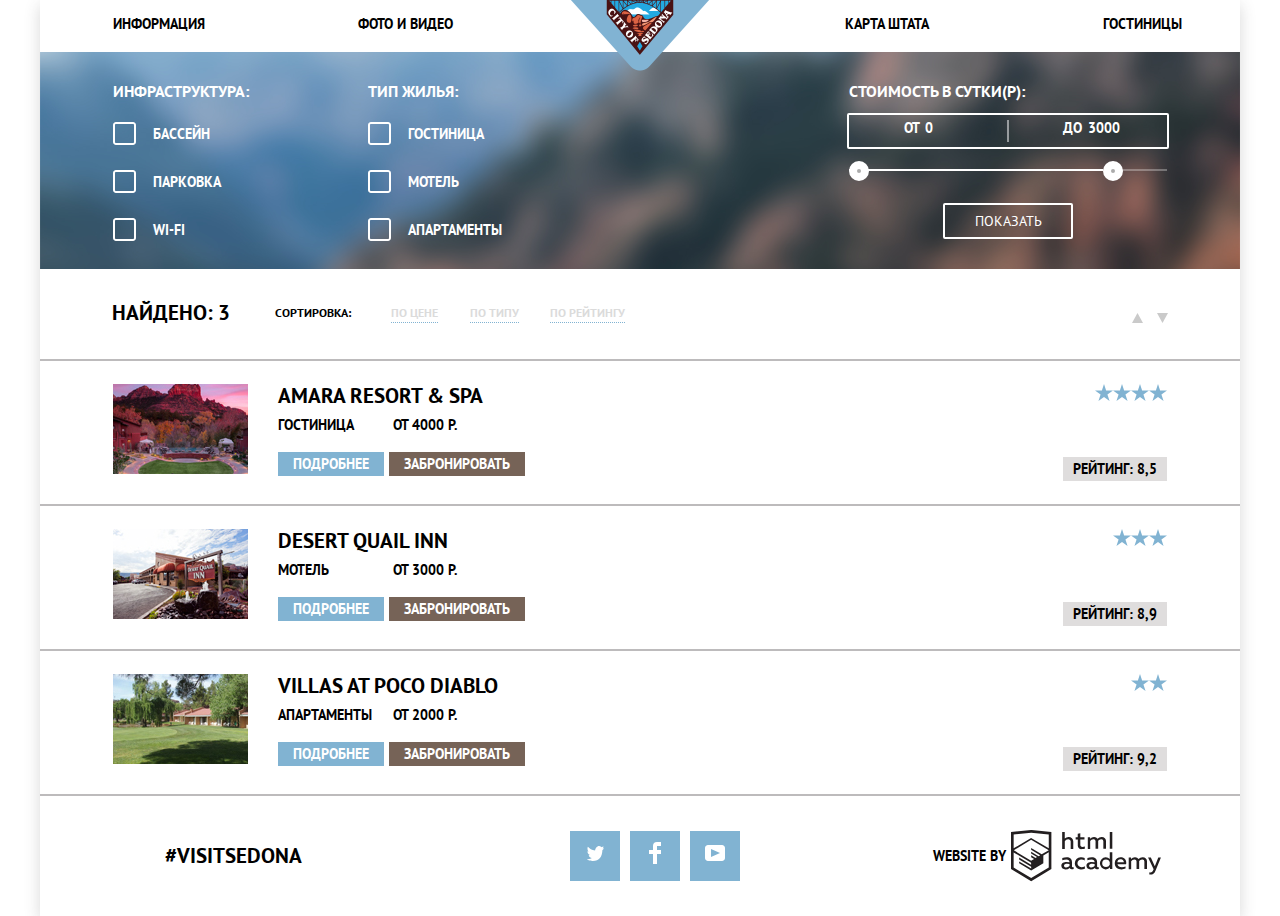
==== hotels.html @ 8456de25 "/" ====
<!DOCTYPE html>
<html lang="ru">
<head>
	<meta charset="utf-8">
	<title>Hotels</title>
	<link href="css/normalize.css" rel="stylesheet">
	<link href="css/style.css" rel="stylesheet">
</head>
<body>
	<div class="width-limit">
	<!--Заголовок -->
		<header class="page-header">
		<nav class="main-navigation">
			<a class="logo" href="">
				<img src="img/logo.png" alt="logo" width="140px" height="71px">
			</a>
			<ul class="site-navigation">
				<li ><a href="index.html">Информация</a></li>
				<li><a href="">Фото и Видео</a></li>
				<li><a href="">Карта Штата</a></li>
				<li><a href="hotels.html">Гостиницы</a></li>
			</ul>
		</nav>
		</header>
		<!--Контент -->
		<main>
			<h1 class="visually-hidden">Подборка лучших отелей</h1>
			<!--Фильтр -->
			<section>
				<form class="filter" action="#" method="get">
					<div class="filter-column">
						<h3>Инфраструктура:</h3>
						<label>
							<input type="checkbox" name="pool">
							<span class="check_box"></span>
							Бассейн
						</label>
						<label>
							<input type="checkbox" name="parking">
							<span class="check_box"></span>
							Парковка
						</label> 
						<label>
							<input type="checkbox" name="wi-fi">
							<span class="check_box"></span>
							Wi-fi
						</label> 
					</div>
					<div class="filter-column">
						<h3>Тип жилья:</h3>
						<label>
							<input type="checkbox" name="hotel">
							<span class="check_box"></span>
							Гостиница
						</label>
						<label>
							<input type="checkbox" name="motel">
							<span class="check_box"></span>
							Мотель
						</label> 
						<label>
							<input type="checkbox" name="apartments">
							<span class="check_box"></span>
							Апартаменты
						</label> 
					</div>
					<div class="cost-range">
						<h3>Стоимость в сутки(Р):</h3>
						<div class="cost-wrap">
							<label class="min-price">от <input type="text" name="min-price" value="0"></label>
							<label class="max-price">до <input type="text" name="max-price" value="3000"></label>
						</div>
						<div class="slider-wrap">
						<div class="slider">
							<div class="slider-bar">
							</div>
						</div>
						<div class="slider-left"></div>
						<div class="slider-right"></div>
						</div>
						<button type="submit" class="filter-btn">Показать</button>
					</div>
				</form>
			</section>
			<section class="results">
				<p class="results-found">Найдено: 3</p>
				<div class="results-categories">
					<h3>Сортировка:</h3>
					<div class="results-sorting">
						<a href="">По цене</a>
						<a href="">По типу</a>
						<a href="">По рейтингу</a>
					</div>
				</div>
				<div class="results-order">
					<a class="sort-up" href=""><span class="visually-hidden">Возрастание</span>
						<svg xmlns="http://www.w3.org/2000/svg" width="11" height="10" viewBox="0 0 11 10"><path fill="#231F20" d="M5.5 0L0 10h11z"/></svg>
					</a>
					<a class="sort-down" href=""><span class="visually-hidden">Убывание</span>
						<svg xmlns="http://www.w3.org/2000/svg" width="11" height="10" viewBox="0 0 11 10"><path fill="#231F20" d="M5.5 10L0 0h11"/></svg>
					</a>
				</div>
			</section>
			<!--Amara Resort & SPA -->
			<section class="wrap-hotel">
				<div>
					<img src="img/amara.jpg" alt="amara"  width="135px" height="90px">
				</div>
				<div class="hotel-summary">
					<h2>
						<a href="" class="hotel-name">Amara Resort &amp; SPA</a>
					</h2>
					<div class="hotel-status">
						<span class="hotel-type">Гостиница</span>
						<span class="hotel-price">От 4000 р.</span>               
					</div>
					<div class="hotel-buttons">
						<div class="hotel-details">
							<a href="">Подробнее</a>
						</div>
						<div class="hotel-book">
							<a href="">Забронировать</a>
						</div>
					</div>
				</div>
				<div class="hotel-rating">
					<div class="hotel-stars">
						<span class="hotel-star-4"></span>
					</div>
					<span class="rating-numeric">Рейтинг: 8,5</span>
				</div>
			</section>
			<!--Desert Quail INN-->
			<section class="wrap-hotel">
				<div>
					<img src="img/dquail.jpg" alt="desert quail" width="135px" height="90px">
				</div>
				<div class="hotel-summary">
					<h2>
						<a href="" class="hotel-name">Desert Quail INN</a>
					</h2>
					<div class="hotel-status">
						<span class="hotel-type">Мотель</span>
						<span class="hotel-price">От 3000 р.</span>
					</div>
					<div class="hotel-buttons">
						<div class="hotel-details">
							<a href="">Подробнее</a>
						</div>
						<div class="hotel-book">
							<a href="">Забронировать</a>
						</div>
					</div>
				</div>
				<div class="hotel-rating">
					<div class="">
						<div class="hotel-stars">
							<span class="hotel-star-3"></span>
						</div> 
					</div>
					<span class="rating-numeric">Рейтинг: 8,9</span>
				</div>
			</section>      
			<!--Villas At Poco Diablo -->
			<section class="wrap-hotel">
				<div>
					<img src="img/pocodiablo.jpg" alt="poco diablo" width="135px" height="90px">
				</div>
				<div class="hotel-summary">
					<h2>
						<a href="" class="hotel-name">Villas At Poco Diablo</a>
					</h2>
					<div class="hotel-status">
						<span class="hotel-type">Апартаменты</span>
						<span class="hotel-price">От 2000 р.</span>
					</div>
					<div class="hotel-buttons">
						<div class="hotel-details">
							<a href="">Подробнее</a>
						</div>
						<div class="hotel-book">
							<a href="">Забронировать</a>
						</div>
					</div>
				</div>
				<div class="hotel-rating">
					<div class="hotel-stars">
						<span class="hotel-star-2"></span>
					</div>
					<span class="rating-numeric">Рейтинг: 9,2</span>
				</div>
			</section>
		</main>
		<!--Подвал -->
		<footer class="footer-main-hotels">
			<div class="footer-hashtag">
				<a href="">#VISITSEDONA</a>
			</div>
			<ul class="footer-media">
			<li class="footer-icon-wrap">
			<a class="icon-button" href=""><span class="visually-hidden">Твиттер</span>
				<svg xmlns="http://www.w3.org/2000/svg" xmlns:xlink="http://www.w3.org/1999/xlink" width="17" height="15" viewBox="0 0 17 15"><path fill="#FFF" d="M10.95.144c1.685-.496 2.984.27 3.577 1.179.673-.231 1.331-.481 2.011-.708a2.345 2.345 0 0 1-.857 1.768c.685.17 1.304-.491 1.304-.491-.169 1-1.006 1.788-1.563 2.024-.231 6.75-3.175 11.217-10.077 11.082h-.446c-.41 0-4.164-.46-4.898-1.887 2.271.196 3.893-.422 4.693-1.177-.96-.3-2.679-.477-2.979-2.95.349.106.564.228 1.19.119C1.705 8.247.374 7.53.448 5.33c.285.328 1.067.536 1.34.472C1.085 5.561-.182 2.442.894.85c1.818 1.854 3.735 3.606 7.152 3.773C8.254 2.33 9.183.793 10.95.144z"/></svg>
			</a>
			</li>
			<li class="footer-icon-wrap">
				<a class="icon-button" href=""><span class="visually-hidden">Твиттер</span>
					<svg xmlns="http://www.w3.org/2000/svg" width="12" height="22" viewBox="0 0 12 22"><path fill="#FFF" d="M12 4V0H8a4 4 0 0 0-4 4v4H0v4h4v10h4V12h4V8H8V4h4z"/></svg>
				</a>
			</li>
			<li class="footer-icon-wrap">
				<a class="icon-button" href=""><span class="visually-hidden">Youtube</span>
					<svg xmlns="http://www.w3.org/2000/svg" xmlns:xlink="http://www.w3.org/1999/xlink" width="20" height="16" viewBox="0 0 20 16"><path fill="#FFF" d="M17 0H3C1.35 0 0 1.35 0 3v10c0 1.65 1.35 3 3 3h14c1.65 0 3-1.35 3-3V3c0-1.65-1.35-3-3-3zM6.027 11.998V4.002L15.014 8l-8.987 3.998z"/></svg>
				</a>
			</li>
			</ul>
			<div class="footer-logo">
				<p>WEBSITE BY</p>
				<a href="https://htmlacademy.ru">
					<svg id="Layer_1" width="150" data-name="Layer 1" xmlns="http://www.w3.org/2000/svg" viewBox="0 0 108.08 36.85"><title>logo-htmlacademy-small1</title><path d="M44.61,26.88a2,2,0,0,0,.55-0.1v1.33a3.25,3.25,0,0,1-1.18.21,1.67,1.67,0,0,1-1.67-1,4.84,4.84,0,0,1-3.14,1.08c-1.51,0-2.91-.83-2.91-2.55,0-2.13,2-2.79,3.71-2.79a11.08,11.08,0,0,1,2.17.25v-0.3c0-1-.76-1.77-2.19-1.77a7.42,7.42,0,0,0-3,.64v-1.7a10.21,10.21,0,0,1,3.19-.55c2.36,0,3.81,1.12,3.81,3.65v3a0.54,0.54,0,0,0,.49.59h0.17Zm-6.44-1.13A1.35,1.35,0,0,0,39.63,27h0.11a3.39,3.39,0,0,0,2.41-1V24.58a9.72,9.72,0,0,0-1.81-.21c-1,0-2.16.33-2.16,1.38h0Zm12.36-6.11a5,5,0,0,1,2.57.64V22a4.08,4.08,0,0,0-2.3-.7,2.75,2.75,0,1,0,0,5.49,5,5,0,0,0,2.43-.64v1.71a6.27,6.27,0,0,1-2.76.57A4.21,4.21,0,0,1,46,24.51q0-.21,0-0.41a4.32,4.32,0,0,1,4.18-4.46h0.38Zm12.17,7.24a2,2,0,0,0,.55-0.1v1.33a3.25,3.25,0,0,1-1.18.21,1.67,1.67,0,0,1-1.67-1,4.84,4.84,0,0,1-3.14,1.08c-1.51,0-2.91-.83-2.91-2.55,0-2.13,2-2.79,3.71-2.79a11.08,11.08,0,0,1,2.17.25v-0.3c0-1-.76-1.77-2.19-1.77a7.42,7.42,0,0,0-3,.64v-1.7a10.21,10.21,0,0,1,3.19-.55c2.36,0,3.81,1.12,3.81,3.65v3a0.54,0.54,0,0,0,.49.59h0.17Zm-6.44-1.13A1.35,1.35,0,0,0,57.73,27h0.11a3.39,3.39,0,0,0,2.41-1V24.58a9.72,9.72,0,0,0-1.81-.21c-1.06,0-2.16.33-2.16,1.38h0ZM73,16V28.2H71.35V26.88a3.88,3.88,0,0,1-3.19,1.54,4.4,4.4,0,0,1,0-8.78,3.81,3.81,0,0,1,3,1.3V16H73Zm-4.53,5.22a2.76,2.76,0,1,0,0,5.52A2.86,2.86,0,0,0,71.15,25V23A2.91,2.91,0,0,0,68.49,21.27ZM79,19.64c3.31,0,4.46,2.68,3.92,5.09H76.7c0.21,1.5,1.67,2.11,3.19,2.11a6.11,6.11,0,0,0,2.64-.59v1.6a7.14,7.14,0,0,1-3,.57C77,28.42,74.78,27,74.78,24a4.18,4.18,0,0,1,4-4.39H79Zm0.09,1.54a2.28,2.28,0,0,0-2.44,2.1v0.06H81.3A2,2,0,0,0,79.13,21.18Zm5.73,7V19.87h1.65v1a3.81,3.81,0,0,1,2.78-1.27A2.86,2.86,0,0,1,91.89,21a4.12,4.12,0,0,1,2.91-1.33A3.06,3.06,0,0,1,98,23V28.2h-1.9V23.05a1.59,1.59,0,0,0-1.42-1.75H94.42a2.8,2.8,0,0,0-2.07,1.12V28.2h-1.9V23.05A1.59,1.59,0,0,0,89,21.31H88.8a3,3,0,0,0-2.21,1.29v5.63H84.86Zm21.31-8.33h1.9l-3.91,9.46c-0.9,2.17-2.09,2.86-3.35,2.86a4.76,4.76,0,0,1-1.1-.14V30.46a2.86,2.86,0,0,0,.85.12c0.9,0,1.58-.64,2.07-1.9l0.17-.42-4-8.4h2l2.86,6.29ZM38.73,1.46V6.22a3.81,3.81,0,0,1,2.7-1.14,3.25,3.25,0,0,1,3.44,3.4v5.15H43V8.72a1.81,1.81,0,0,0-1.61-2h-0.3a2.93,2.93,0,0,0-2.32,1.39v5.52h-1.9V1.46h1.9ZM49.94,2.31v3h3V6.91h-3v3.81c0,1.1.5,1.46,1.58,1.46a4.49,4.49,0,0,0,1.69-.33v1.6A6.8,6.8,0,0,1,51,13.8a2.55,2.55,0,0,1-2.86-2.74V6.89H46.58V5.26h1.5V2.74Zm5.4,11.31V5.28H57v1A3.81,3.81,0,0,1,59.77,5a2.86,2.86,0,0,1,2.6,1.33A4.12,4.12,0,0,1,65.28,5,3.06,3.06,0,0,1,68.44,8.4v5.21h-1.9V8.46a1.59,1.59,0,0,0-1.42-1.75H64.89a2.8,2.8,0,0,0-2.07,1.12v5.78h-1.9V8.46A1.59,1.59,0,0,0,59.5,6.71H59.27A3,3,0,0,0,57.06,8v5.63H55.34ZM71.17,1.45H73V13.6H71.17V1.45ZM14.71,0H14.55L0,1.54V28.21l14.55,8.66,14.55-8.66V1.54Zm12.5,27.1L14.55,34.64,1.9,27.12V16.18l12.59,7.5V25L5.86,19.9v1.31l8.68,5.21v1.39L5.87,22.65V24l8.68,5.21,8.75-5.24V18.31L27.2,16V27.12Zm0-12.53-3.48,2-1.6,1L14.51,13v1.31L21,18.23H21l-0.14.09-1,.54-5.37-3.2V17l4.24,2.52-1,.67-3.2-1.9v1.31l2.1,1.24L14.5,22.1,2,14.65,14.51,7.11Zm0-1.32L14.49,5.76,1.91,13.25v-10L14.56,1.92,27.21,3.25v10h0Z" transform="translate(0 -0.02)" fill="#231f20"/></svg>
				</a>
			</div>
		</footer>
	</div>
</body>
</html>
---- css/style.css ----
body {
    margin: 0;
    padding: 0;
    font-family: "PT Sans", Arial, sans-serif;
    font-size: 14px;
    line-height: 24px;
    font-weight: 700;
    color: #000000;
    text-transform: uppercase;
    background-color: #ffffff;
}

@font-face {
    font-family: "PT Sans";
    src: url('../fonts/ptsans.woff2') format('woff2'),
         url('../fonts/ptsans.woff') format('woff');
    font-weight: normal;
    font-style: normal;
  }

@font-face {
font-family: "PT Sans";
src: url('../fonts/ptsansbold.woff2') format('woff2'),
        url('../fonts/ptsansbold.woff') format('woff');
font-weight: bold;
font-style: normal;
}

.width-limit {
    display: block;
    margin: 0 auto;
    max-width: 1200px;
    box-shadow: 0 5px 15px 0 rgba(59, 61, 61, 0.2);
}

.footer-main a,
.hotel-buttons a {
    text-decoration: none;
    color: #ffffff;
  }

.page-header {
    color: #000000;
}

.main-navigation {
    position: relative;
    background-color: #ffffff;
    color: #000000;
    font-size: 14px;
    line-height: 25px;
}

.main-navigation ul {
    padding-left: 73px;
    padding-right: 73px;
}

.site-navigation {
    display: flex;
    padding-top: 12px;
    margin: 0px;
    padding-bottom: 15px;
    list-style: none;  
    justify-content: space-around;
}

.site-navigation li:nth-child(1) {
    width: 210px;
    text-align: left;
}

.site-navigation li:nth-child(2) {
    margin-right: auto;
    padding-left: 35px;
    width: 210px;
    text-align: left;
}

.site-navigation li:nth-child(3),
.site-navigation li:nth-child(4) {
    width: 210px;
    text-align: right;
}

.site-navigation li:nth-child(3) {
    padding-right: 43px;
}

.site-navigation li:nth-child(4) {
    margin-right: -15px;
}

.site-navigation a {
    color:#000000;
    text-decoration: none;
}

.site-navigation a:hover {
    color: #81b3d2;
}

.site-navigation a:focus {
    color: #b2b2b2;
}

.logo {
    position: absolute;
    top: 0;
    left: 50%;
    transform: translate(-50%);
}

/* контент */
.feature {
    display:inline-block;
    width: 1200px;
    padding-top: 575px;
    background-image: url("../img/background.jpg");
    background-position: top;
    background-repeat: no-repeat;
    background-size: 1200px auto;
    margin-bottom: 25px;
    text-align: center;
}

.feature h3 {
    display: inline-block;
    text-align: center;
    margin-top: -11px;
    margin-bottom: 13px;
    width: 520px;
    font-size: 21px;
    line-height: 29px;
}

.feature-list {
    display: flex;
    width: 1200px;
    flex-wrap: wrap;
    flex-direction: row;
    justify-content: space-between;
    align-items: center;
    list-style: none;
    padding-inline-start: 0;
}

.feature-list img {
    margin: 0;
    padding: 0;
    width: 800px;
}

.feature-list ul {
    list-style: none;
}

.feature-list li {
    margin-left: 0px;
    margin-right: 0px;
}

.feature-block {
    display: flex;
    flex-direction: row;
    width: 1200px;
}

.feature-list-last {
    display: flex;
    flex-direction: column;
    width: 400px;
    text-align: center;
    min-height: 256px;
    background-color: #eeeeee;
}

.feature-list-last h3 {
    display: inline-block;
    align-self: center;
    text-align: center;
    margin-top: 45px;
    width: 120px;
}

.feature-list-last p {
    display: inline-block;
    align-self: center;
    text-align: center;
    margin-top: 0px;
    margin-bottom: 18px;
    max-width: 257px;
}

.feature-city {
    display: flex;
    flex-direction: row;
    justify-content: flex-start;
    width:1200px;
    margin:0;
    padding: 0;
}

.feature-city li {
    margin-top: 62px;
    padding-top: 75px;
}

.feature-city li:nth-child(1) {
    background: url("../img/icon-1.svg") no-repeat;
    background-position: top center;
}

.feature-city li:nth-child(2) {
    background: url("../img/icon-3.svg") no-repeat;
    background-position: top center;
}

.feature-city li:nth-child(3) {
    background: url("../img/icon-2.svg") no-repeat;
    background-position: top center;
}

.feature-note {
    display: inline-block;
    width: 400px;
    margin: 0;
    align-items: center;
    text-align: center;
    background-color: #81b3d2;
    color: #ffffff;
    min-height: 256px;
}

.feature-note h3 {
    display: inline-block;
    font-size: 21px;
    width: 200px;
    line-height: 29px;
    margin-top: 40px;
    margin-bottom: 22px;
}

.feature-note p {
    display: inline-block;
    margin-top: 0;
    margin-bottom: 20px;
    width: 280px;
    align-self: center;
}

.feature-note:nth-child(2) p {
    width: 300px;
}

.feature-list h3 {
    font-size: 21px;
    line-height: 23px;    
}

.interest-item {
    display: flex;
    flex-direction: column;
    width: 400px;
    min-height: 190px;
    text-align: center;
}

.interest-item h3 {
    display: inline-block;
    align-self: center;
    text-align: center;
    width: 170px;
    margin-bottom: 10px;
}

.interest-item p {
    display: inline-block;
    align-self: center;
    width: 265px;
}

.interest-item:nth-child(2) p,
.interest-item:nth-child(3) p {
    display: inline-block;
    width: 285px;
}

.advertisment {
    font-size: 14px;
    line-height: 24px;
    text-align: center;
    margin-bottom: 35px;
}

.advertisment h3 {
    text-align: center;
    margin-top: 57px;
    margin-bottom: 34px;
    font-size: 28px;
    line-height: 22px;
}

.map-container {
    position: relative;
    margin-top: 132px;
    z-index: -100;
}

/* Свойства формы */

.date-form {
    position: relative; /*смена точки отсчета для начала координат контейнера формы*/
}

.form-container {
    position: absolute;
    left: 315px;
    bottom: -575px;
    width: 570px;
    margin: 0 auto;
}

.form-container a {
    text-decoration: none;
}

.date-form {
    position: relative;
}

.form-name {
    display:block;
    background-color: #766357;
    color: #ffffff;
    font-size: 21px;
    line-height: 26px;
    font-weight: bold;
    margin-left: auto;
    margin-right: auto;
    text-align: center;
    padding-top: 30px;
    padding-bottom: 30px;
}

.form-name:hover {
    background-color: #604e43;
}

.form-name:active {
    color: #857871;
    background-color: #503e33;
}

.form-menu {
    background-color: #ffffff;
    position: relative;
    padding: 55px;
    margin-bottom: 78px;
    box-shadow: 0 5px 15px 0 rgba(59, 61, 61, 0.2);
}

.form-menu button {
    border: 0;
    padding: 0;
    margin: 0;
    outline: none;
}

.date-pick {
    position: relative;
    display: flex;
    flex-direction: row;
    flex-wrap: wrap;
    justify-content: space-between;
    align-items: flex-end;
    margin-bottom: 30px;
}

.date-pick input{
    width: 330px;
    margin-left: 21px;
    height: 38px;
    padding-left: 13px;
    background-color: #f2f2f2;
    border:none;
    box-shadow: 0;
}

.date-pick-item {
    position: relative;
    margin-top: auto;
    margin-bottom: auto;
}

.calendar-icon {
    display: block;
    position: absolute;
    fill: #cacaca;
    top: 10px;
    right: 10px;
    width: 21px;
    height: 22px;
    border:none;
    box-shadow: 0;
    background-color: transparent;
}

.calendar-icon:hover {
    fill: #000000;
}

.calendar-icon:active {
    fill: #81b3d2;
}

.person-counter {
    display: flex;
    flex-direction: row;
    justify-content: space-between;
    margin-bottom: 50px;
}

.counter-wrap {
    display: flex;
    justify-content: space-between;
    width: 230px;
    box-sizing: border-box;
}

.counter {
    display: flex;
    width: 114px;
    height: 38px;
}

.counter-field {
    display: inline-block;
    width: 40px;
    background-color: #f2f2f2;
    text-align: center;
    border:none;
    box-shadow: 0;
}

.minus {
    margin-left: 21px;
    width: 37px;
    background-color: #f2f2f2;
    color: #a9a9a9;
}

.plus {
    width: 37px;
    background-color: #f2f2f2;
    color: #a9a9a9;
}

.minus:hover,
.plus:hover {
    color: #000000;
}

.minus:active,
.plus:active {
    color: #81b3d2;  
}

.adults,
.kids {
    margin-top: auto;
    margin-bottom: auto;
}

.kids {
    padding-left: 54px;
}

.form-search {
    display:block;
    background-color: #81b3d2;
    color: #ffffff;
    font-size: 21px;
    line-height: 26px;
    width: 458px;
    min-height: 60px;
    font-weight: bold;
    margin-left: auto;
    margin-right: auto;
    text-align: center;
    box-shadow: none;
}

.form-search:hover {
    background-color: #669ec0;
}


.form-search:active {
    color: #94b9d2;
}


/* Стили сортировки hotels.html */
.filter {
    display: flex;
    flex-direction: row;
    padding: 27px 73px 15px;
    background: url("../img/hotel_background.png") no-repeat;
    color: #ffffff;
    justify-content: space-between;
}

.filter-column {
    display: flex;
    flex-direction: column;
    padding-right: 55px;
    width: 200px;
}

.filter-column input {
    -webkit-appearance: none;
    -moz-appearance: none;
    position: absolute;
}

.filter-column input::-ms-check {
    display:none
} /* Скрыть чекбокс в IE */

.filter-column input:checked + .check_box{
    background-image: url("../img/checkbox-on.svg");
}

.check_box {
    position: absolute;
    width: 27px;
    height: 27px;
    background-image: url("../img/checkbox-off.svg");
    background-repeat: no-repeat;
    background-color: inherit;
    margin-left: -40px;
}


.filter h3 {
    margin-top: 0px;
    margin-bottom: 10px;
}

.filter-column label {
    padding: 9px 0 15px;
    margin-left: 40px;
}

.cost-range {
    display: flex;
    width: 35   0px;
    flex-direction: column;
    margin-left: auto;
    width: 318px;
}

.cost-wrap {
    display: flex;
    position: relative;
    width: 100%;
    height: 32px;
    margin-bottom: 20px;
    border: 2px solid #ffffff;
    border-radius: 2px;
    justify-content: space-around;
    align-self: center;
}

.cost-wrap::after {
    content: "";
    position: absolute;
    top: 50%;
    left: 50%;
    width: 1px;
    height: 22px;
    background: #ffffff;
    -webkit-transform: translate(-50%,-50%);
    transform: translate(-50%,-50%);
}

.min-price,
.max-price {
    width: 90px;
    padding-left: 40px;
}

.cost-wrap input {
    display: inline-block;
    width: 50px;
    margin: 0;
    color: inherit;
    font: inherit;
    background: transparent;
    border: none;
    outline: #ffffff;
    align-self: center;
}

.slider-wrap {
    position: relative;
    margin-bottom: 32px;    
}

.slider {
    width: 100%;
    height: 2px;
    background: rgba(255,255,255,.3);
}

.slider-bar {
    width: 80%;
    height: 2px;
    background: rgba(255,255,255);
}

.slider-left {
    position: absolute;
    left: 0;
    top: -8px;
    width: 4px;
    height: 4px;
    background: #ababab;
    border: 8px solid #ffffff;
    border-radius: 50%;
    cursor: pointer;
}

.slider-left:hover {
    border: 9px solid #ffffff;
    top: -9px;
}

.slider-right {
    position: absolute;
    left: 80%;
    top: -8px;
    width: 4px;
    height: 4px;
    background: #ababab;
    border: 8px solid #ffffff;
    border-radius: 50%;
    cursor: pointer;
}

.slider-right:hover {
    border: 9px solid #ffffff;
    top: -9px;
}

.filter-btn {
    display: block;
    width: 130px;
    padding: 8px 28px;
    font-size: 14px;
    text-decoration: none;
    color: #ffffff;
    background: transparent;
    cursor: pointer;
    text-transform: uppercase;
    border: 2px solid #ffffff;
    border-radius: 2px;
    outline: 0;
    align-self: center;
}

.filter-btn:hover {
    background-color: #ffffff;
    color: #000000;
}

.results {
    display: flex;
    flex-direction: row;
    padding: 7px 72px 12px;
    justify-content: space-between;
    border-bottom: solid 2px #bdbbbc;
}

.results-found {
    padding-right: 45px;
    font-size: 21px;
    line-height: 26px;
}

.results-categories,
.results-sorting {
    display: flex;
    width: 350px;
    flex-direction: row;
    align-items: center;
    align-self: center;
    justify-content: space-between;
    font-size: 12px;
    line-height: 18px;
}

.results-sorting a {
    color: #dbdbdb;
    border-bottom: 1px dotted #81b3d2;
    text-decoration: none;
}

.results-sorting a:hover {
    color: #81b3d2;
    border-bottom: 1px dotted #81b3d2;
    text-decoration: none;
}

.results-sorting a:active {
    color: #000000;
    border: none;
    text-decoration: none;
}


.results-categories h3 {
    padding-right: 40px;
    font-size: 12px;
}

.results-order {
    display: flex;
    height: 15px;
    width: 36px;
    align-self: center;
    margin-left: auto;
}

.sort-up path {
    fill: #cacaca;
}

.sort-up {
    padding-right: 14px;
}

.sort-down path{
    fill: #cacaca;
}

.sort-up:hover path,
.sort-down:hover path{
    fill: #000000;
}

.sort-up:active path,
.sort-down:active path {
    fill: #81b3d2;
}

/* Hotels info styles */
.wrap-hotel {
    display: flex;
    flex-direction: row;
    padding: 23px 73px;
    border-bottom: solid 2px #bdbbbc;
}

.wrap-hotel h2 {
    margin-top: 0;
    margin-bottom: 5px;
}

.hotel-summary {
    display: flex;
    flex-direction: column;
    margin: 0;
    padding-left: 30px;
    justify-content: flex-start;
}

.hotel-name {
    text-decoration: none;
    color: #000000;
    font-weight: bold;
}

.hotel-name:hover {
    color: #81b3d2;
}

.hotel-name:active {
    color: #b2b2b2;
}

.hotel-status {
    display: flex;
    flex-direction: row;
    justify-content: flex-start;
}

.hotel-stars{
    text-align: right;
    position: relative;
}

.hotel-star-2 {
    display: inline-block;
    font-size: 0;
    width: 36px;
    height: 17px;
    background: url("../img/star.svg") repeat-x;
}

.hotel-star-3 {
    display: inline-block;
    font-size: 0;
    width: 54px;
    height: 17px;
    background: url("../img/star.svg") repeat-x;
}

.hotel-star-4 {
    display: inline-block;
    font-size: 0;
    width: 72px;
    height: 17px;
    background: url("../img/star.svg") repeat-x;
}

.hotel-type {
    width: 100px;
    padding-right: 15px;
    padding-bottom: 15px;
}

.hotel-buttons {
    display: flex;
    flex-direction: row;
}

.hotel-details a {
    display:block;
    background-color: #81b3d2;
    color: #ffffff;
    font-weight: bold;
    text-align: center;
    padding: 0px 15px;
    margin-left: 0px;
    margin-right: 5px;
}

.hotel-details a:hover {
    background-color: #669ec0;
}

.hotel-details a:active {
    background-color: #5496bd;
    color: #88b6d1;
}

.hotel-book a {
    display: block;
    background-color: #766357;
    color: #ffffff;
    /* height: 25px; */
    font-weight: bold;
    text-align: center;
    padding: 0px 15px;
    margin-left: 0px;
    margin-right: 5px;
}

.hotel-book a:hover {
    background-color: #604e43;
}

.hotel-book a:active {
    background-color: #503e33;
    color: #857871;
}

.hotel-rating {
    display: flex;
    flex-direction: column;
    justify-content: space-between;
    margin-left: auto;
}

.rating-numeric {
    background-color: #dfdddd;
    text-align: center;
    padding-right: 10px;
    padding-left: 10px;
}

/* Свойства подвала */
.footer-main {
    display: flex;
    width:100%;
    min-height: 120px;
    flex-direction: row;
    justify-content: space-around;
    align-items: center;
    background-color: rgba(255, 255, 255, 0.7);
    text-align: center;
    margin-top: -120px;
}

.footer-main-hotels {
    display: flex;
    width:100%;
    min-height: 120px;
    flex-direction: row;
    justify-content: space-around;
    align-items: center;
    background-color: rgba(255, 255, 255, 0.7);
    text-align: center;
}

.footer-main a,
.footer-main-hotels a {
    color: #000000;
    text-decoration: none;
}

.footer-hashtag {
    width: 400px;
    font-size: 21px;
    line-height: 26px;
    font-weight: bold;
    justify-content: flex-start;
}

.footer-media {
    width: 400px;
    display: flex;
    justify-content: center;
    align-items: center;
}

.footer-icon {
    background-color: #81b3d2;
    position: relative;
    top: 50%;
    left: 50%;
    align-items: center;
    transform: translate(-50%, -50%)
}

.footer-icon-wrap {
    display: flex;
    align-items: center;
    justify-content: center;
    width: 50px;
    height: 50px;
    margin-right: 10px;
    background-color: #81b3d2; 
}

.footer-icon-wrap:hover,
.footer-icon-wrap:focus {
    background-color: #669ec0;
}

.footer-icon-wrap:active path {
    background-color: #5496bd;
}

.icon-button:active path {
	fill: #88b6d1;
}

.footer-logo {
    width: 400px;
    display: flex;
    flex-direction: row;
    justify-content: center;
    align-items: center;
}

.footer-logo svg {
    display: block;
    margin-left: 5px;
}

.footer-logo:hover path {
    fill: #81b3d2;
}


.footer-logo:active path {
    fill: #bdbbbc;
}

.visually-hidden {
    position: absolute;
    clip: rect(0 0 0 0);
    width: 1px;
    height: 1px;
    margin: -1px;
  }
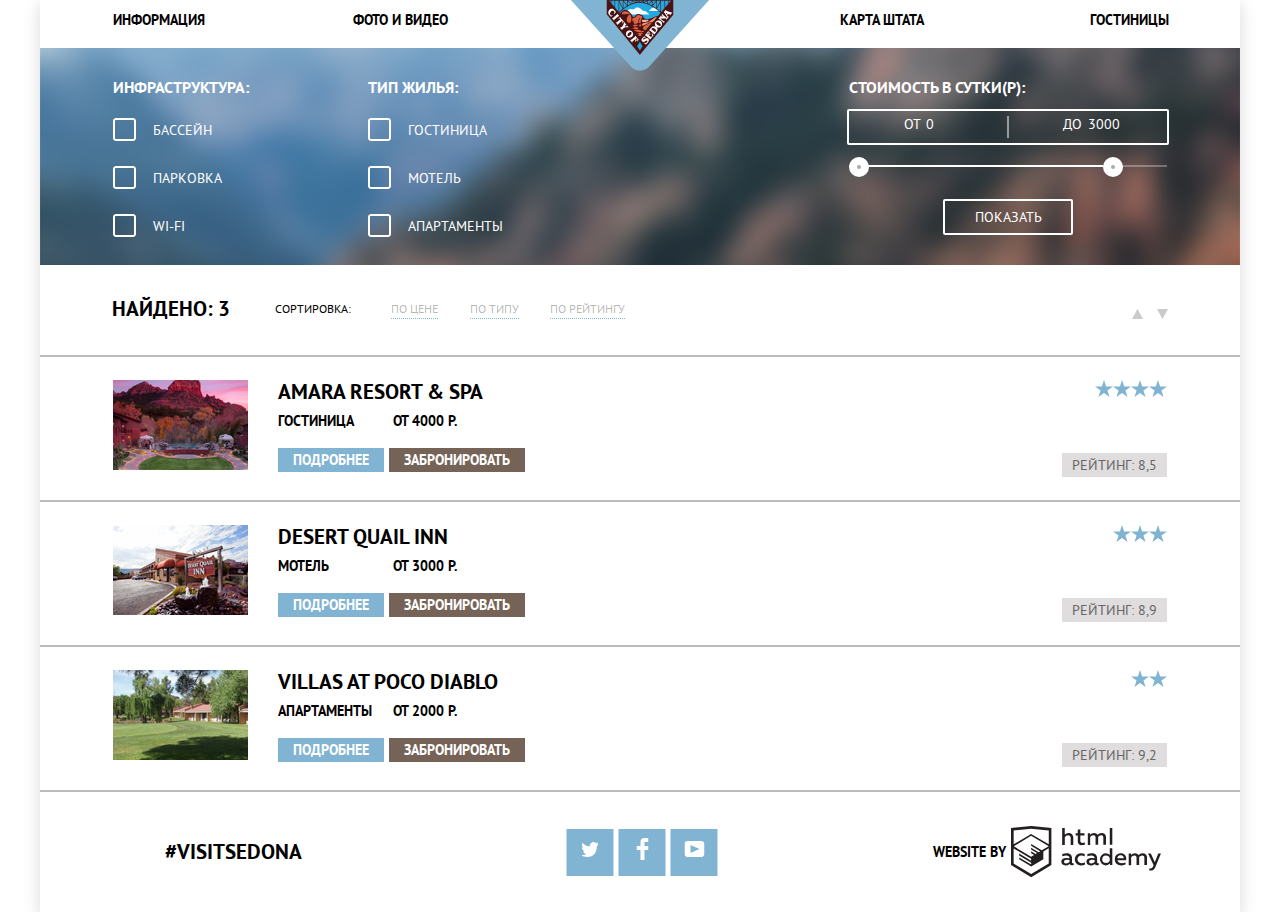
==== commit 6450558b: "/" ====
--- a/hotels.html
+++ b/hotels.html
@@ -33,17 +33,17 @@
 						<label>
 							<input type="checkbox" name="pool">
 							<span class="check_box"></span>
-							Бассейн
+							<span class="checkbox_text">Бассейн</span>
 						</label>
 						<label>
 							<input type="checkbox" name="parking">
 							<span class="check_box"></span>
-							Парковка
+							<span class="checkbox_text">Парковка</span>
 						</label> 
 						<label>
 							<input type="checkbox" name="wi-fi">
 							<span class="check_box"></span>
-							Wi-fi
+							<span class="checkbox_text">Wi-fi</span>
 						</label> 
 					</div>
 					<div class="filter-column">
@@ -51,24 +51,24 @@
 						<label>
 							<input type="checkbox" name="hotel">
 							<span class="check_box"></span>
-							Гостиница
+							<span class="checkbox_text">Гостиница</span>
 						</label>
 						<label>
 							<input type="checkbox" name="motel">
 							<span class="check_box"></span>
-							Мотель
+							<span class="checkbox_text">Мотель</span>
 						</label> 
 						<label>
 							<input type="checkbox" name="apartments">
 							<span class="check_box"></span>
-							Апартаменты
+							<span class="checkbox_text">Апартаменты</span>
 						</label> 
 					</div>
 					<div class="cost-range">
 						<h3>Стоимость в сутки(Р):</h3>
 						<div class="cost-wrap">
-							<label class="min-price">от <input type="text" name="min-price" value="0"></label>
-							<label class="max-price">до <input type="text" name="max-price" value="3000"></label>
+							<label class="min-price"><span class="checkbox_text">от </span><input type="text" name="min-price" value="0"></label>
+							<label class="max-price"><span class="checkbox_text">до </span><input type="text" name="max-price" value="3000"></label>
 						</div>
 						<div class="slider-wrap">
 						<div class="slider">
--- a/css/style.css
+++ b/css/style.css
@@ -16,20 +16,22 @@
          url('../fonts/ptsans.woff') format('woff');
     font-weight: normal;
     font-style: normal;
-  }
+    color: #000;
+}
 
 @font-face {
-font-family: "PT Sans";
-src: url('../fonts/ptsansbold.woff2') format('woff2'),
-        url('../fonts/ptsansbold.woff') format('woff');
-font-weight: bold;
-font-style: normal;
+    font-family: "PT Sans";
+    src: url('../fonts/ptsansbold.woff2') format('woff2'),
+            url('../fonts/ptsansbold.woff') format('woff');
+    font-weight: bold;
+    font-style: normal;
+    color: #000;
 }
 
 .width-limit {
     display: block;
     margin: 0 auto;
-    max-width: 1200px;
+    width: 1200px;
     box-shadow: 0 5px 15px 0 rgba(59, 61, 61, 0.2);
 }
 
@@ -58,7 +60,7 @@
 
 .site-navigation {
     display: flex;
-    padding-top: 12px;
+    padding-top: 8px;
     margin: 0px;
     padding-bottom: 15px;
     list-style: none;  
@@ -72,7 +74,7 @@
 
 .site-navigation li:nth-child(2) {
     margin-right: auto;
-    padding-left: 35px;
+    padding-left: 30px;
     width: 210px;
     text-align: left;
 }
@@ -84,11 +86,11 @@
 }
 
 .site-navigation li:nth-child(3) {
-    padding-right: 43px;
+    padding-right: 35px;
 }
 
 .site-navigation li:nth-child(4) {
-    margin-right: -15px;
+    margin-right: -2px;
 }
 
 .site-navigation a {
@@ -115,7 +117,7 @@
 .feature {
     display:inline-block;
     width: 1200px;
-    padding-top: 575px;
+    padding-top: 578px;
     background-image: url("../img/background.jpg");
     background-position: top;
     background-repeat: no-repeat;
@@ -124,6 +126,11 @@
     text-align: center;
 }
 
+.feature {
+    font-weight: 400;
+    color: #000000;
+}
+
 .feature h3 {
     display: inline-block;
     text-align: center;
@@ -179,7 +186,7 @@
     display: inline-block;
     align-self: center;
     text-align: center;
-    margin-top: 45px;
+    margin-top: 47px;
     width: 120px;
 }
 
@@ -188,8 +195,18 @@
     align-self: center;
     text-align: center;
     margin-top: 0px;
-    margin-bottom: 18px;
-    max-width: 257px;
+    margin-bottom: 23px;
+    max-width: 265px;
+    font-weight: 400;
+    line-height: 20px;
+}
+
+.feature-list-last:nth-of-type(3) p {
+    max-width: 240px;
+}
+
+.feature-list-last:nth-of-type(5) p {
+    max-width: 250px;
 }
 
 .feature-city {
@@ -237,7 +254,7 @@
     font-size: 21px;
     width: 200px;
     line-height: 29px;
-    margin-top: 40px;
+    margin-top: 46px;
     margin-bottom: 22px;
 }
 
@@ -247,15 +264,17 @@
     margin-bottom: 20px;
     width: 280px;
     align-self: center;
+    font-weight: 400;
+    line-height: 21px;
 }
 
 .feature-note:nth-child(2) p {
-    width: 300px;
+    width: 320px;
 }
 
 .feature-list h3 {
     font-size: 21px;
-    line-height: 23px;    
+    line-height: 23px;
 }
 
 .interest-item {
@@ -278,6 +297,8 @@
     display: inline-block;
     align-self: center;
     width: 265px;
+    font-weight: 400;
+    line-height: 20px;
 }
 
 .interest-item:nth-child(2) p,
@@ -293,11 +314,15 @@
     margin-bottom: 35px;
 }
 
+.advertisment p {
+    font-weight: 400;
+}
+
 .advertisment h3 {
     text-align: center;
-    margin-top: 57px;
-    margin-bottom: 34px;
-    font-size: 28px;
+    margin-top: 59px;
+    margin-bottom: 30px;
+    font-size: 30px;
     line-height: 22px;
 }
 
@@ -315,8 +340,8 @@
 
 .form-container {
     position: absolute;
-    left: 315px;
-    bottom: -575px;
+    left: 317px;
+    bottom: -572px;
     width: 570px;
     margin: 0 auto;
 }
@@ -365,6 +390,7 @@
     padding: 0;
     margin: 0;
     outline: none;
+    text-transform: uppercase;
 }
 
 .date-pick {
@@ -373,18 +399,55 @@
     flex-direction: row;
     flex-wrap: wrap;
     justify-content: space-between;
-    align-items: flex-end;
-    margin-bottom: 30px;
+    align-items: flex-start;
+    margin-bottom: 26px;
+}
+
+.date-pick:nth-of-type(2) {
+    margin-bottom: 28px;
 }
 
 .date-pick input{
     width: 330px;
-    margin-left: 21px;
+    margin-left: 25px;
     height: 38px;
     padding-left: 13px;
     background-color: #f2f2f2;
     border:none;
+    color: #000000;
+    font-weight: bold;
     box-shadow: 0;
+    text-transform: uppercase;
+}
+
+input[type="text"]::-webkit-input-placeholder {
+    color: #000000;
+    font-weight: bold;
+    text-transform: uppercase;
+   } 
+
+input[type="text"]::-moz-placeholder {
+    color: #000000;
+    font-weight: bold;
+    text-transform: uppercase;
+}
+
+input[type="text"]:-ms-input-placeholder {
+    color: #000000;
+    font-weight: bold;
+    text-transform: uppercase;
+}
+
+input[type="text"]::-ms-input-placeholder {
+    color: #000000;
+    font-weight: bold;
+    text-transform: uppercase;
+}
+
+input[type="text"]::placeholder {
+    color: #000000;
+    font-weight: bold;
+    text-transform: uppercase;
 }
 
 .date-pick-item {
@@ -418,7 +481,7 @@
     display: flex;
     flex-direction: row;
     justify-content: space-between;
-    margin-bottom: 50px;
+    margin-bottom: 55px;
 }
 
 .counter-wrap {
@@ -441,16 +504,23 @@
     text-align: center;
     border:none;
     box-shadow: 0;
+    color: #000000;
+    font-weight: bold;
 }
 
 .minus {
-    margin-left: 21px;
+    display: flex;
+    margin: auto;
+    justify-content: center;
     width: 37px;
     background-color: #f2f2f2;
     color: #a9a9a9;
 }
 
 .plus {
+    display: flex;
+    margin: auto;
+    justify-content: center;
     width: 37px;
     background-color: #f2f2f2;
     color: #a9a9a9;
@@ -542,6 +612,9 @@
     margin-left: -40px;
 }
 
+.checkbox_text {
+    font-weight: 400;
+}
 
 .filter h3 {
     margin-top: 0px;
@@ -551,6 +624,7 @@
 .filter-column label {
     padding: 9px 0 15px;
     margin-left: 40px;
+    font-weight: 300px;
 }
 
 .cost-range {
@@ -601,6 +675,7 @@
     border: none;
     outline: #ffffff;
     align-self: center;
+    font-weight: 400;
 }
 
 .slider-wrap {
@@ -702,9 +777,10 @@
 }
 
 .results-sorting a {
-    color: #dbdbdb;
+    color: rgba(0,0,0,0.3);
     border-bottom: 1px dotted #81b3d2;
     text-decoration: none;
+    font-weight: normal;
 }
 
 .results-sorting a:hover {
@@ -723,6 +799,7 @@
 .results-categories h3 {
     padding-right: 40px;
     font-size: 12px;
+    font-weight: normal;
 }
 
 .results-order {
@@ -886,6 +963,8 @@
 
 .rating-numeric {
     background-color: #dfdddd;
+    color: #666666;
+    font-weight: normal;
     text-align: center;
     padding-right: 10px;
     padding-left: 10px;
@@ -895,13 +974,13 @@
 .footer-main {
     display: flex;
     width:100%;
-    min-height: 120px;
+    min-height: 130px;
     flex-direction: row;
     justify-content: space-around;
     align-items: center;
     background-color: rgba(255, 255, 255, 0.7);
     text-align: center;
-    margin-top: -120px;
+    margin-top: -130px;
 }
 
 .footer-main-hotels {
@@ -927,6 +1006,7 @@
     line-height: 26px;
     font-weight: bold;
     justify-content: flex-start;
+    text-decoration: none;
 }
 
 .footer-media {
@@ -949,10 +1029,11 @@
     display: flex;
     align-items: center;
     justify-content: center;
-    width: 50px;
-    height: 50px;
-    margin-right: 10px;
-    background-color: #81b3d2; 
+    width: 47px;
+    height: 47px;
+    margin-right: 5px;
+    background-color: #81b3d2;
+    transform: translate(-33%);
 }
 
 .footer-icon-wrap:hover,
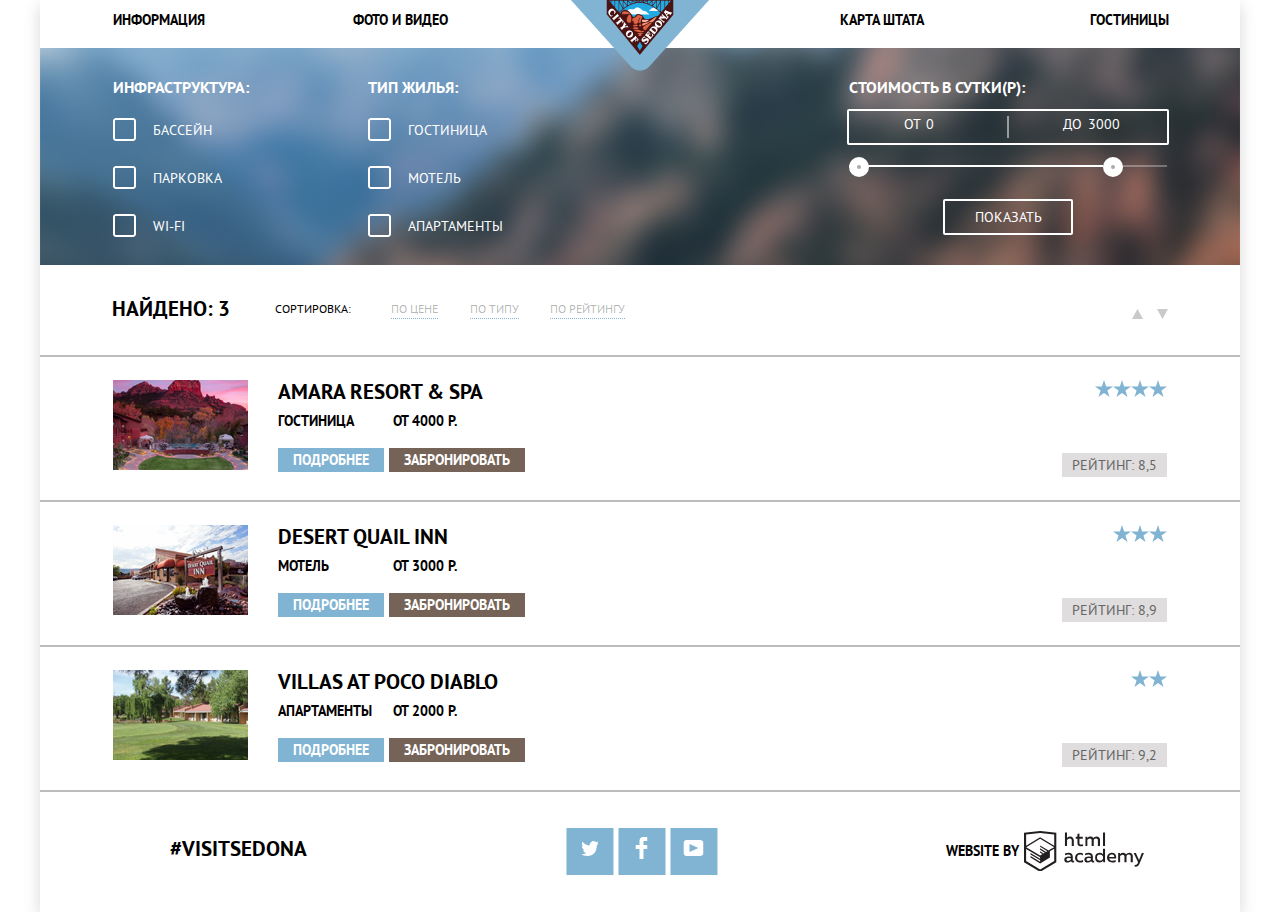
==== commit 20113107: "." ====
--- a/hotels.html
+++ b/hotels.html
@@ -216,7 +216,7 @@
 			<div class="footer-logo">
 				<p>WEBSITE BY</p>
 				<a href="https://htmlacademy.ru">
-					<svg id="Layer_1" width="150" data-name="Layer 1" xmlns="http://www.w3.org/2000/svg" viewBox="0 0 108.08 36.85"><title>logo-htmlacademy-small1</title><path d="M44.61,26.88a2,2,0,0,0,.55-0.1v1.33a3.25,3.25,0,0,1-1.18.21,1.67,1.67,0,0,1-1.67-1,4.84,4.84,0,0,1-3.14,1.08c-1.51,0-2.91-.83-2.91-2.55,0-2.13,2-2.79,3.71-2.79a11.08,11.08,0,0,1,2.17.25v-0.3c0-1-.76-1.77-2.19-1.77a7.42,7.42,0,0,0-3,.64v-1.7a10.21,10.21,0,0,1,3.19-.55c2.36,0,3.81,1.12,3.81,3.65v3a0.54,0.54,0,0,0,.49.59h0.17Zm-6.44-1.13A1.35,1.35,0,0,0,39.63,27h0.11a3.39,3.39,0,0,0,2.41-1V24.58a9.72,9.72,0,0,0-1.81-.21c-1,0-2.16.33-2.16,1.38h0Zm12.36-6.11a5,5,0,0,1,2.57.64V22a4.08,4.08,0,0,0-2.3-.7,2.75,2.75,0,1,0,0,5.49,5,5,0,0,0,2.43-.64v1.71a6.27,6.27,0,0,1-2.76.57A4.21,4.21,0,0,1,46,24.51q0-.21,0-0.41a4.32,4.32,0,0,1,4.18-4.46h0.38Zm12.17,7.24a2,2,0,0,0,.55-0.1v1.33a3.25,3.25,0,0,1-1.18.21,1.67,1.67,0,0,1-1.67-1,4.84,4.84,0,0,1-3.14,1.08c-1.51,0-2.91-.83-2.91-2.55,0-2.13,2-2.79,3.71-2.79a11.08,11.08,0,0,1,2.17.25v-0.3c0-1-.76-1.77-2.19-1.77a7.42,7.42,0,0,0-3,.64v-1.7a10.21,10.21,0,0,1,3.19-.55c2.36,0,3.81,1.12,3.81,3.65v3a0.54,0.54,0,0,0,.49.59h0.17Zm-6.44-1.13A1.35,1.35,0,0,0,57.73,27h0.11a3.39,3.39,0,0,0,2.41-1V24.58a9.72,9.72,0,0,0-1.81-.21c-1.06,0-2.16.33-2.16,1.38h0ZM73,16V28.2H71.35V26.88a3.88,3.88,0,0,1-3.19,1.54,4.4,4.4,0,0,1,0-8.78,3.81,3.81,0,0,1,3,1.3V16H73Zm-4.53,5.22a2.76,2.76,0,1,0,0,5.52A2.86,2.86,0,0,0,71.15,25V23A2.91,2.91,0,0,0,68.49,21.27ZM79,19.64c3.31,0,4.46,2.68,3.92,5.09H76.7c0.21,1.5,1.67,2.11,3.19,2.11a6.11,6.11,0,0,0,2.64-.59v1.6a7.14,7.14,0,0,1-3,.57C77,28.42,74.78,27,74.78,24a4.18,4.18,0,0,1,4-4.39H79Zm0.09,1.54a2.28,2.28,0,0,0-2.44,2.1v0.06H81.3A2,2,0,0,0,79.13,21.18Zm5.73,7V19.87h1.65v1a3.81,3.81,0,0,1,2.78-1.27A2.86,2.86,0,0,1,91.89,21a4.12,4.12,0,0,1,2.91-1.33A3.06,3.06,0,0,1,98,23V28.2h-1.9V23.05a1.59,1.59,0,0,0-1.42-1.75H94.42a2.8,2.8,0,0,0-2.07,1.12V28.2h-1.9V23.05A1.59,1.59,0,0,0,89,21.31H88.8a3,3,0,0,0-2.21,1.29v5.63H84.86Zm21.31-8.33h1.9l-3.91,9.46c-0.9,2.17-2.09,2.86-3.35,2.86a4.76,4.76,0,0,1-1.1-.14V30.46a2.86,2.86,0,0,0,.85.12c0.9,0,1.58-.64,2.07-1.9l0.17-.42-4-8.4h2l2.86,6.29ZM38.73,1.46V6.22a3.81,3.81,0,0,1,2.7-1.14,3.25,3.25,0,0,1,3.44,3.4v5.15H43V8.72a1.81,1.81,0,0,0-1.61-2h-0.3a2.93,2.93,0,0,0-2.32,1.39v5.52h-1.9V1.46h1.9ZM49.94,2.31v3h3V6.91h-3v3.81c0,1.1.5,1.46,1.58,1.46a4.49,4.49,0,0,0,1.69-.33v1.6A6.8,6.8,0,0,1,51,13.8a2.55,2.55,0,0,1-2.86-2.74V6.89H46.58V5.26h1.5V2.74Zm5.4,11.31V5.28H57v1A3.81,3.81,0,0,1,59.77,5a2.86,2.86,0,0,1,2.6,1.33A4.12,4.12,0,0,1,65.28,5,3.06,3.06,0,0,1,68.44,8.4v5.21h-1.9V8.46a1.59,1.59,0,0,0-1.42-1.75H64.89a2.8,2.8,0,0,0-2.07,1.12v5.78h-1.9V8.46A1.59,1.59,0,0,0,59.5,6.71H59.27A3,3,0,0,0,57.06,8v5.63H55.34ZM71.17,1.45H73V13.6H71.17V1.45ZM14.71,0H14.55L0,1.54V28.21l14.55,8.66,14.55-8.66V1.54Zm12.5,27.1L14.55,34.64,1.9,27.12V16.18l12.59,7.5V25L5.86,19.9v1.31l8.68,5.21v1.39L5.87,22.65V24l8.68,5.21,8.75-5.24V18.31L27.2,16V27.12Zm0-12.53-3.48,2-1.6,1L14.51,13v1.31L21,18.23H21l-0.14.09-1,.54-5.37-3.2V17l4.24,2.52-1,.67-3.2-1.9v1.31l2.1,1.24L14.5,22.1,2,14.65,14.51,7.11Zm0-1.32L14.49,5.76,1.91,13.25v-10L14.56,1.92,27.21,3.25v10h0Z" transform="translate(0 -0.02)" fill="#231f20"/></svg>
+					<svg id="svg_academy" width="120" data-name="Layer 1" xmlns="http://www.w3.org/2000/svg" viewBox="0 0 108.08 36.85"><title>logo-htmlacademy-small1</title><path d="M44.61,26.88a2,2,0,0,0,.55-0.1v1.33a3.25,3.25,0,0,1-1.18.21,1.67,1.67,0,0,1-1.67-1,4.84,4.84,0,0,1-3.14,1.08c-1.51,0-2.91-.83-2.91-2.55,0-2.13,2-2.79,3.71-2.79a11.08,11.08,0,0,1,2.17.25v-0.3c0-1-.76-1.77-2.19-1.77a7.42,7.42,0,0,0-3,.64v-1.7a10.21,10.21,0,0,1,3.19-.55c2.36,0,3.81,1.12,3.81,3.65v3a0.54,0.54,0,0,0,.49.59h0.17Zm-6.44-1.13A1.35,1.35,0,0,0,39.63,27h0.11a3.39,3.39,0,0,0,2.41-1V24.58a9.72,9.72,0,0,0-1.81-.21c-1,0-2.16.33-2.16,1.38h0Zm12.36-6.11a5,5,0,0,1,2.57.64V22a4.08,4.08,0,0,0-2.3-.7,2.75,2.75,0,1,0,0,5.49,5,5,0,0,0,2.43-.64v1.71a6.27,6.27,0,0,1-2.76.57A4.21,4.21,0,0,1,46,24.51q0-.21,0-0.41a4.32,4.32,0,0,1,4.18-4.46h0.38Zm12.17,7.24a2,2,0,0,0,.55-0.1v1.33a3.25,3.25,0,0,1-1.18.21,1.67,1.67,0,0,1-1.67-1,4.84,4.84,0,0,1-3.14,1.08c-1.51,0-2.91-.83-2.91-2.55,0-2.13,2-2.79,3.71-2.79a11.08,11.08,0,0,1,2.17.25v-0.3c0-1-.76-1.77-2.19-1.77a7.42,7.42,0,0,0-3,.64v-1.7a10.21,10.21,0,0,1,3.19-.55c2.36,0,3.81,1.12,3.81,3.65v3a0.54,0.54,0,0,0,.49.59h0.17Zm-6.44-1.13A1.35,1.35,0,0,0,57.73,27h0.11a3.39,3.39,0,0,0,2.41-1V24.58a9.72,9.72,0,0,0-1.81-.21c-1.06,0-2.16.33-2.16,1.38h0ZM73,16V28.2H71.35V26.88a3.88,3.88,0,0,1-3.19,1.54,4.4,4.4,0,0,1,0-8.78,3.81,3.81,0,0,1,3,1.3V16H73Zm-4.53,5.22a2.76,2.76,0,1,0,0,5.52A2.86,2.86,0,0,0,71.15,25V23A2.91,2.91,0,0,0,68.49,21.27ZM79,19.64c3.31,0,4.46,2.68,3.92,5.09H76.7c0.21,1.5,1.67,2.11,3.19,2.11a6.11,6.11,0,0,0,2.64-.59v1.6a7.14,7.14,0,0,1-3,.57C77,28.42,74.78,27,74.78,24a4.18,4.18,0,0,1,4-4.39H79Zm0.09,1.54a2.28,2.28,0,0,0-2.44,2.1v0.06H81.3A2,2,0,0,0,79.13,21.18Zm5.73,7V19.87h1.65v1a3.81,3.81,0,0,1,2.78-1.27A2.86,2.86,0,0,1,91.89,21a4.12,4.12,0,0,1,2.91-1.33A3.06,3.06,0,0,1,98,23V28.2h-1.9V23.05a1.59,1.59,0,0,0-1.42-1.75H94.42a2.8,2.8,0,0,0-2.07,1.12V28.2h-1.9V23.05A1.59,1.59,0,0,0,89,21.31H88.8a3,3,0,0,0-2.21,1.29v5.63H84.86Zm21.31-8.33h1.9l-3.91,9.46c-0.9,2.17-2.09,2.86-3.35,2.86a4.76,4.76,0,0,1-1.1-.14V30.46a2.86,2.86,0,0,0,.85.12c0.9,0,1.58-.64,2.07-1.9l0.17-.42-4-8.4h2l2.86,6.29ZM38.73,1.46V6.22a3.81,3.81,0,0,1,2.7-1.14,3.25,3.25,0,0,1,3.44,3.4v5.15H43V8.72a1.81,1.81,0,0,0-1.61-2h-0.3a2.93,2.93,0,0,0-2.32,1.39v5.52h-1.9V1.46h1.9ZM49.94,2.31v3h3V6.91h-3v3.81c0,1.1.5,1.46,1.58,1.46a4.49,4.49,0,0,0,1.69-.33v1.6A6.8,6.8,0,0,1,51,13.8a2.55,2.55,0,0,1-2.86-2.74V6.89H46.58V5.26h1.5V2.74Zm5.4,11.31V5.28H57v1A3.81,3.81,0,0,1,59.77,5a2.86,2.86,0,0,1,2.6,1.33A4.12,4.12,0,0,1,65.28,5,3.06,3.06,0,0,1,68.44,8.4v5.21h-1.9V8.46a1.59,1.59,0,0,0-1.42-1.75H64.89a2.8,2.8,0,0,0-2.07,1.12v5.78h-1.9V8.46A1.59,1.59,0,0,0,59.5,6.71H59.27A3,3,0,0,0,57.06,8v5.63H55.34ZM71.17,1.45H73V13.6H71.17V1.45ZM14.71,0H14.55L0,1.54V28.21l14.55,8.66,14.55-8.66V1.54Zm12.5,27.1L14.55,34.64,1.9,27.12V16.18l12.59,7.5V25L5.86,19.9v1.31l8.68,5.21v1.39L5.87,22.65V24l8.68,5.21,8.75-5.24V18.31L27.2,16V27.12Zm0-12.53-3.48,2-1.6,1L14.51,13v1.31L21,18.23H21l-0.14.09-1,.54-5.37-3.2V17l4.24,2.52-1,.67-3.2-1.9v1.31l2.1,1.24L14.5,22.1,2,14.65,14.51,7.11Zm0-1.32L14.49,5.76,1.91,13.25v-10L14.56,1.92,27.21,3.25v10h0Z" transform="translate(0 -0.02)" fill="#231f20"/></svg>
 				</a>
 			</div>
 		</footer>
--- a/css/style.css
+++ b/css/style.css
@@ -13,7 +13,7 @@
 @font-face {
     font-family: "PT Sans";
     src: url('../fonts/ptsans.woff2') format('woff2'),
-         url('../fonts/ptsans.woff') format('woff');
+            url('../fonts/ptsans.woff') format('woff');
     font-weight: normal;
     font-style: normal;
     color: #000;
@@ -138,7 +138,7 @@
     margin-bottom: 13px;
     width: 520px;
     font-size: 21px;
-    line-height: 29px;
+    line-height: 27px;
 }
 
 .feature-list {
@@ -219,7 +219,7 @@
 }
 
 .feature-city li {
-    margin-top: 62px;
+    margin-top: 60px;
     padding-top: 75px;
 }
 
@@ -274,14 +274,15 @@
 
 .feature-list h3 {
     font-size: 21px;
-    line-height: 23px;
+    line-height: 21px;
+    margin-bottom: 24px;
 }
 
 .interest-item {
     display: flex;
     flex-direction: column;
     width: 400px;
-    min-height: 190px;
+    min-height: 193px;
     text-align: center;
 }
 
@@ -291,6 +292,7 @@
     text-align: center;
     width: 170px;
     margin-bottom: 10px;
+    margin-top: 24px;
 }
 
 .interest-item p {
@@ -298,7 +300,7 @@
     align-self: center;
     width: 265px;
     font-weight: 400;
-    line-height: 20px;
+    line-height: 21px;
 }
 
 .interest-item:nth-child(2) p,
@@ -974,13 +976,13 @@
 .footer-main {
     display: flex;
     width:100%;
-    min-height: 130px;
+    min-height: 128px;
     flex-direction: row;
     justify-content: space-around;
     align-items: center;
     background-color: rgba(255, 255, 255, 0.7);
     text-align: center;
-    margin-top: -130px;
+    margin-top: -128px;
 }
 
 .footer-main-hotels {
@@ -1007,6 +1009,8 @@
     font-weight: bold;
     justify-content: flex-start;
     text-decoration: none;
+    margin-top: -7px;
+    margin-left: 8px;
 }
 
 .footer-media {
@@ -1014,6 +1018,8 @@
     display: flex;
     justify-content: center;
     align-items: center;
+    margin-right: 4px;
+    margin-bottom: 16px;
 }
 
 .footer-icon {
@@ -1055,11 +1061,21 @@
     flex-direction: row;
     justify-content: center;
     align-items: center;
+    margin-right: 4px;
+    margin-bottom: 2px;
 }
 
 .footer-logo svg {
     display: block;
     margin-left: 5px;
+}
+
+/* .footer-logo p {
+    font-size: 8;
+} */
+
+.svg_academy {
+    width:120px;
 }
 
 .footer-logo:hover path {
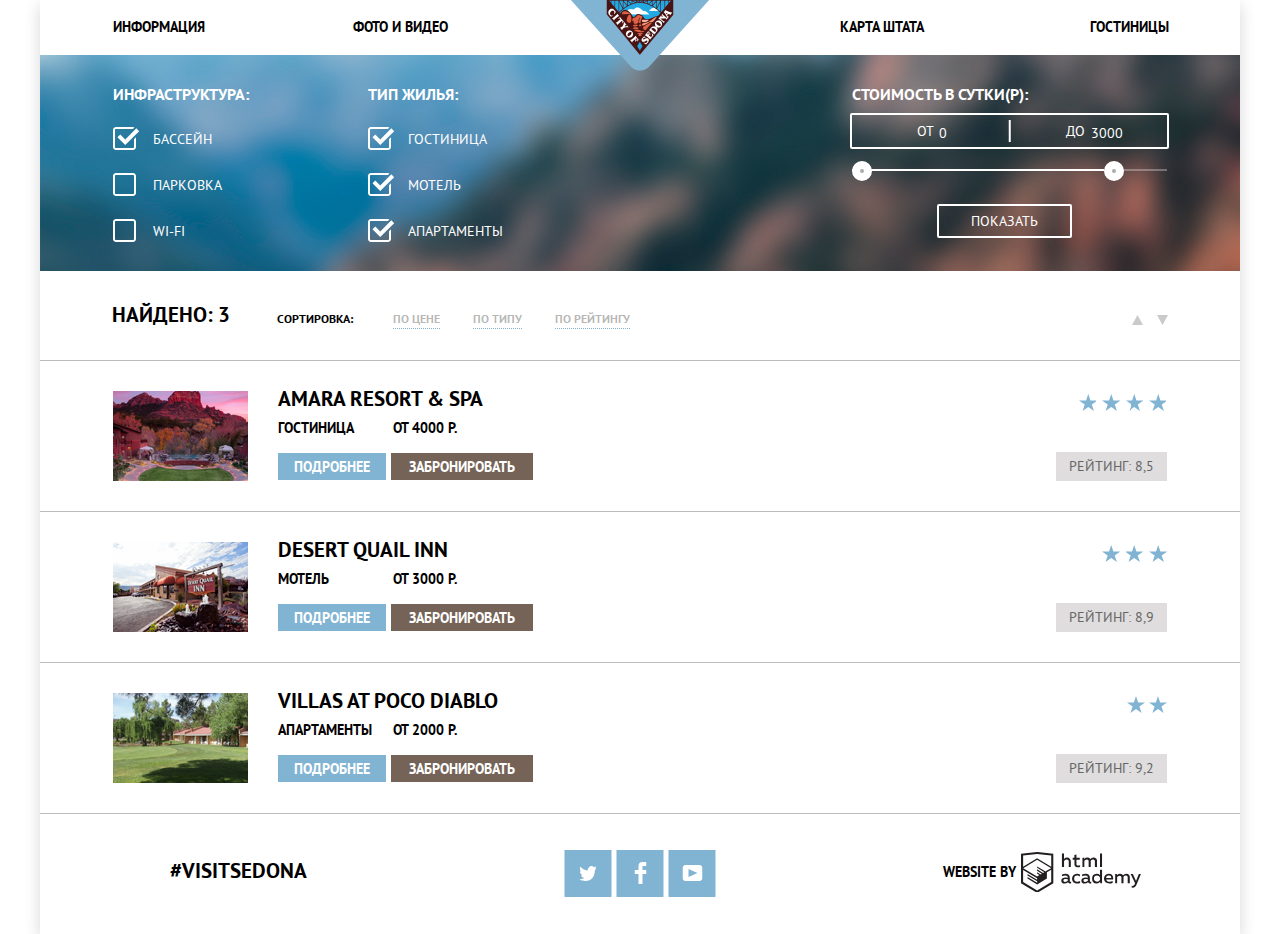
==== commit a821cb8c: "Вторая защита" ====
--- a/hotels.html
+++ b/hotels.html
@@ -11,7 +11,7 @@
 	<!--Заголовок -->
 		<header class="page-header">
 		<nav class="main-navigation">
-			<a class="logo" href="">
+			<a class="logo" href="index.html">
 				<img src="img/logo.png" alt="logo" width="140px" height="71px">
 			</a>
 			<ul class="site-navigation">
@@ -31,7 +31,7 @@
 					<div class="filter-column">
 						<h3>Инфраструктура:</h3>
 						<label>
-							<input type="checkbox" name="pool">
+							<input type="checkbox" name="pool" checked="checked">
 							<span class="check_box"></span>
 							<span class="checkbox_text">Бассейн</span>
 						</label>
@@ -49,17 +49,17 @@
 					<div class="filter-column">
 						<h3>Тип жилья:</h3>
 						<label>
-							<input type="checkbox" name="hotel">
+							<input type="checkbox" name="hotel" checked="checked">
 							<span class="check_box"></span>
 							<span class="checkbox_text">Гостиница</span>
 						</label>
 						<label>
-							<input type="checkbox" name="motel">
+							<input type="checkbox" name="motel" checked="checked">
 							<span class="check_box"></span>
 							<span class="checkbox_text">Мотель</span>
 						</label> 
 						<label>
-							<input type="checkbox" name="apartments">
+							<input type="checkbox" name="apartments" checked="checked">
 							<span class="check_box"></span>
 							<span class="checkbox_text">Апартаменты</span>
 						</label> 
@@ -215,7 +215,7 @@
 			</ul>
 			<div class="footer-logo">
 				<p>WEBSITE BY</p>
-				<a href="https://htmlacademy.ru">
+				<a href="https://htmlacademy.ru/intensive/htmlcss">
 					<svg id="svg_academy" width="120" data-name="Layer 1" xmlns="http://www.w3.org/2000/svg" viewBox="0 0 108.08 36.85"><title>logo-htmlacademy-small1</title><path d="M44.61,26.88a2,2,0,0,0,.55-0.1v1.33a3.25,3.25,0,0,1-1.18.21,1.67,1.67,0,0,1-1.67-1,4.84,4.84,0,0,1-3.14,1.08c-1.51,0-2.91-.83-2.91-2.55,0-2.13,2-2.79,3.71-2.79a11.08,11.08,0,0,1,2.17.25v-0.3c0-1-.76-1.77-2.19-1.77a7.42,7.42,0,0,0-3,.64v-1.7a10.21,10.21,0,0,1,3.19-.55c2.36,0,3.81,1.12,3.81,3.65v3a0.54,0.54,0,0,0,.49.59h0.17Zm-6.44-1.13A1.35,1.35,0,0,0,39.63,27h0.11a3.39,3.39,0,0,0,2.41-1V24.58a9.72,9.72,0,0,0-1.81-.21c-1,0-2.16.33-2.16,1.38h0Zm12.36-6.11a5,5,0,0,1,2.57.64V22a4.08,4.08,0,0,0-2.3-.7,2.75,2.75,0,1,0,0,5.49,5,5,0,0,0,2.43-.64v1.71a6.27,6.27,0,0,1-2.76.57A4.21,4.21,0,0,1,46,24.51q0-.21,0-0.41a4.32,4.32,0,0,1,4.18-4.46h0.38Zm12.17,7.24a2,2,0,0,0,.55-0.1v1.33a3.25,3.25,0,0,1-1.18.21,1.67,1.67,0,0,1-1.67-1,4.84,4.84,0,0,1-3.14,1.08c-1.51,0-2.91-.83-2.91-2.55,0-2.13,2-2.79,3.71-2.79a11.08,11.08,0,0,1,2.17.25v-0.3c0-1-.76-1.77-2.19-1.77a7.42,7.42,0,0,0-3,.64v-1.7a10.21,10.21,0,0,1,3.19-.55c2.36,0,3.81,1.12,3.81,3.65v3a0.54,0.54,0,0,0,.49.59h0.17Zm-6.44-1.13A1.35,1.35,0,0,0,57.73,27h0.11a3.39,3.39,0,0,0,2.41-1V24.58a9.72,9.72,0,0,0-1.81-.21c-1.06,0-2.16.33-2.16,1.38h0ZM73,16V28.2H71.35V26.88a3.88,3.88,0,0,1-3.19,1.54,4.4,4.4,0,0,1,0-8.78,3.81,3.81,0,0,1,3,1.3V16H73Zm-4.53,5.22a2.76,2.76,0,1,0,0,5.52A2.86,2.86,0,0,0,71.15,25V23A2.91,2.91,0,0,0,68.49,21.27ZM79,19.64c3.31,0,4.46,2.68,3.92,5.09H76.7c0.21,1.5,1.67,2.11,3.19,2.11a6.11,6.11,0,0,0,2.64-.59v1.6a7.14,7.14,0,0,1-3,.57C77,28.42,74.78,27,74.78,24a4.18,4.18,0,0,1,4-4.39H79Zm0.09,1.54a2.28,2.28,0,0,0-2.44,2.1v0.06H81.3A2,2,0,0,0,79.13,21.18Zm5.73,7V19.87h1.65v1a3.81,3.81,0,0,1,2.78-1.27A2.86,2.86,0,0,1,91.89,21a4.12,4.12,0,0,1,2.91-1.33A3.06,3.06,0,0,1,98,23V28.2h-1.9V23.05a1.59,1.59,0,0,0-1.42-1.75H94.42a2.8,2.8,0,0,0-2.07,1.12V28.2h-1.9V23.05A1.59,1.59,0,0,0,89,21.31H88.8a3,3,0,0,0-2.21,1.29v5.63H84.86Zm21.31-8.33h1.9l-3.91,9.46c-0.9,2.17-2.09,2.86-3.35,2.86a4.76,4.76,0,0,1-1.1-.14V30.46a2.86,2.86,0,0,0,.85.12c0.9,0,1.58-.64,2.07-1.9l0.17-.42-4-8.4h2l2.86,6.29ZM38.73,1.46V6.22a3.81,3.81,0,0,1,2.7-1.14,3.25,3.25,0,0,1,3.44,3.4v5.15H43V8.72a1.81,1.81,0,0,0-1.61-2h-0.3a2.93,2.93,0,0,0-2.32,1.39v5.52h-1.9V1.46h1.9ZM49.94,2.31v3h3V6.91h-3v3.81c0,1.1.5,1.46,1.58,1.46a4.49,4.49,0,0,0,1.69-.33v1.6A6.8,6.8,0,0,1,51,13.8a2.55,2.55,0,0,1-2.86-2.74V6.89H46.58V5.26h1.5V2.74Zm5.4,11.31V5.28H57v1A3.81,3.81,0,0,1,59.77,5a2.86,2.86,0,0,1,2.6,1.33A4.12,4.12,0,0,1,65.28,5,3.06,3.06,0,0,1,68.44,8.4v5.21h-1.9V8.46a1.59,1.59,0,0,0-1.42-1.75H64.89a2.8,2.8,0,0,0-2.07,1.12v5.78h-1.9V8.46A1.59,1.59,0,0,0,59.5,6.71H59.27A3,3,0,0,0,57.06,8v5.63H55.34ZM71.17,1.45H73V13.6H71.17V1.45ZM14.71,0H14.55L0,1.54V28.21l14.55,8.66,14.55-8.66V1.54Zm12.5,27.1L14.55,34.64,1.9,27.12V16.18l12.59,7.5V25L5.86,19.9v1.31l8.68,5.21v1.39L5.87,22.65V24l8.68,5.21,8.75-5.24V18.31L27.2,16V27.12Zm0-12.53-3.48,2-1.6,1L14.51,13v1.31L21,18.23H21l-0.14.09-1,.54-5.37-3.2V17l4.24,2.52-1,.67-3.2-1.9v1.31l2.1,1.24L14.5,22.1,2,14.65,14.51,7.11Zm0-1.32L14.49,5.76,1.91,13.25v-10L14.56,1.92,27.21,3.25v10h0Z" transform="translate(0 -0.02)" fill="#231f20"/></svg>
 				</a>
 			</div>
--- a/css/style.css
+++ b/css/style.css
@@ -1,1054 +1,1119 @@
 body {
-    margin: 0;
-    padding: 0;
-    font-family: "PT Sans", Arial, sans-serif;
-    font-size: 14px;
-    line-height: 24px;
-    font-weight: 700;
-    color: #000000;
-    text-transform: uppercase;
-    background-color: #ffffff;
+	margin: 0;
+	padding: 0;
+	font-family: 'PT Sans', Arial, sans-serif;
+	font-size: 14px;
+	line-height: 24px;
+	font-weight: 700;
+	color: #000000;
+	text-transform: uppercase;
+	background-color: #ffffff;
 }
 
 @font-face {
-    font-family: "PT Sans";
-    src: url('../fonts/ptsans.woff2') format('woff2'),
-            url('../fonts/ptsans.woff') format('woff');
-    font-weight: normal;
-    font-style: normal;
-    color: #000;
+	font-family: 'PT Sans';
+	src: url('../fonts/ptsans.woff2') format('woff2'),
+			url('../fonts/ptsans.woff') format('woff');
+	font-weight: normal;
+	font-style: normal;
+	color: #000;
 }
 
 @font-face {
-    font-family: "PT Sans";
-    src: url('../fonts/ptsansbold.woff2') format('woff2'),
-            url('../fonts/ptsansbold.woff') format('woff');
-    font-weight: bold;
-    font-style: normal;
-    color: #000;
+	font-family: 'PT Sans';
+	src: url('../fonts/ptsansbold.woff2') format('woff2'),
+			url('../fonts/ptsansbold.woff') format('woff');
+	font-weight: bold;
+	font-style: normal;
+	color: #000;
 }
 
 .width-limit {
-    display: block;
-    margin: 0 auto;
-    width: 1200px;
-    box-shadow: 0 5px 15px 0 rgba(59, 61, 61, 0.2);
+	display: block;
+	margin: 0 auto;
+	width: 1200px;
+	box-shadow: 0 5px 15px 0 rgba(59, 61, 61, 0.2);
 }
 
 .footer-main a,
 .hotel-buttons a {
-    text-decoration: none;
-    color: #ffffff;
-  }
+	text-decoration: none;
+	color: #ffffff;
+}
 
 .page-header {
-    color: #000000;
+	color: #000000;
 }
 
 .main-navigation {
-    position: relative;
-    background-color: #ffffff;
-    color: #000000;
-    font-size: 14px;
-    line-height: 25px;
+	position: relative;
+	background-color: #ffffff;
+	color: #000000;
+	font-size: 14px;
+	line-height: 25px;
 }
 
 .main-navigation ul {
-    padding-left: 73px;
-    padding-right: 73px;
+	padding-left: 73px;
+	padding-right: 73px;
 }
 
 .site-navigation {
-    display: flex;
-    padding-top: 8px;
-    margin: 0px;
-    padding-bottom: 15px;
-    list-style: none;  
-    justify-content: space-around;
+	display: flex;
+	padding-top: 15px;
+	margin: 0px;
+	padding-bottom: 15px;
+	list-style: none;  
+	justify-content: space-around;
+	/* margin-bottom: -7px; */
 }
 
 .site-navigation li:nth-child(1) {
-    width: 210px;
-    text-align: left;
+	width: 210px;
+	text-align: left;
 }
 
 .site-navigation li:nth-child(2) {
-    margin-right: auto;
-    padding-left: 30px;
-    width: 210px;
-    text-align: left;
+	margin-right: auto;
+	padding-left: 30px;
+	width: 210px;
+	text-align: left;
 }
 
 .site-navigation li:nth-child(3),
 .site-navigation li:nth-child(4) {
-    width: 210px;
-    text-align: right;
+	width: 210px;
+	text-align: right;
 }
 
 .site-navigation li:nth-child(3) {
-    padding-right: 35px;
+	padding-right: 35px;
 }
 
 .site-navigation li:nth-child(4) {
-    margin-right: -2px;
+	margin-right: -2px;
 }
 
 .site-navigation a {
-    color:#000000;
-    text-decoration: none;
+	color:#000000;
+	text-decoration: none;
 }
 
 .site-navigation a:hover {
-    color: #81b3d2;
+	color: #81b3d2;
 }
 
 .site-navigation a:focus {
-    color: #b2b2b2;
+	color: #b2b2b2;
 }
 
 .logo {
-    position: absolute;
-    top: 0;
-    left: 50%;
-    transform: translate(-50%);
+	position: absolute;
+	top: 0;
+	left: 50%;
+	transform: translate(-50%);
 }
 
 /* контент */
 .feature {
-    display:inline-block;
-    width: 1200px;
-    padding-top: 578px;
-    background-image: url("../img/background.jpg");
-    background-position: top;
-    background-repeat: no-repeat;
-    background-size: 1200px auto;
-    margin-bottom: 25px;
-    text-align: center;
+	display:inline-block;
+	width: 1200px;
+	padding-top: 579px;
+	background-image: url('../img/background.jpg');
+	background-color: #dbeef7;
+	background-position: top;
+	background-repeat: no-repeat;
+	background-size: 1200px auto;
+	margin-bottom: 25px;
+	text-align: center;
+	vertical-align: middle;
 }
 
 .feature {
-    font-weight: 400;
-    color: #000000;
+	font-weight: 400;
+	color: #000000;
 }
 
 .feature h3 {
-    display: inline-block;
-    text-align: center;
-    margin-top: -11px;
-    margin-bottom: 13px;
-    width: 520px;
-    font-size: 21px;
-    line-height: 27px;
+	display: inline-block;
+	text-align: center;
+	margin-top: -11px;
+	margin-bottom: 13px;
+	width: 520px;
+	font-size: 21px;
+	line-height: 27px;
 }
 
 .feature-list {
-    display: flex;
-    width: 1200px;
-    flex-wrap: wrap;
-    flex-direction: row;
-    justify-content: space-between;
-    align-items: center;
-    list-style: none;
-    padding-inline-start: 0;
+	display: flex;
+	width: 1200px;
+	flex-wrap: wrap;
+	flex-direction: row;
+	justify-content: space-between;
+	align-items: center;
+	list-style: none;
+	padding-inline-start: 0;
 }
 
 .feature-list img {
-    margin: 0;
-    padding: 0;
-    width: 800px;
+	margin: 0;
+	padding: 0;
+	width: 800px;
 }
 
 .feature-list ul {
-    list-style: none;
+	list-style: none;
 }
 
 .feature-list li {
-    margin-left: 0px;
-    margin-right: 0px;
+	margin-left: 0px;
+	margin-right: 0px;
 }
 
 .feature-block {
-    display: flex;
-    flex-direction: row;
-    width: 1200px;
+	display: flex;
+	flex-direction: row;
+	width: 1200px;
 }
 
 .feature-list-last {
-    display: flex;
-    flex-direction: column;
-    width: 400px;
-    text-align: center;
-    min-height: 256px;
-    background-color: #eeeeee;
+	display: flex;
+	flex-direction: column;
+	width: 400px;
+	text-align: center;
+	min-height: 256px;
+	background-color: #eeeeee;
 }
 
 .feature-list-last h3 {
-    display: inline-block;
-    align-self: center;
-    text-align: center;
-    margin-top: 47px;
-    width: 120px;
+	display: inline-block;
+	align-self: center;
+	text-align: center;
+	margin-top: 47px;
+	width: 120px;
+	vertical-align: middle;
 }
 
 .feature-list-last p {
-    display: inline-block;
-    align-self: center;
-    text-align: center;
-    margin-top: 0px;
-    margin-bottom: 23px;
-    max-width: 265px;
-    font-weight: 400;
-    line-height: 20px;
+	display: inline-block;
+	align-self: center;
+	text-align: center;
+	margin-top: 0px;
+	margin-bottom: 23px;
+	max-width: 265px;
+	font-weight: 400;
+	line-height: 21px;
+	vertical-align: middle;
 }
 
 .feature-list-last:nth-of-type(3) p {
-    max-width: 240px;
+	max-width: 240px;
 }
 
 .feature-list-last:nth-of-type(5) p {
-    max-width: 250px;
+	max-width: 250px;
 }
 
 .feature-city {
-    display: flex;
-    flex-direction: row;
-    justify-content: flex-start;
-    width:1200px;
-    margin:0;
-    padding: 0;
+	display: flex;
+	flex-direction: row;
+	justify-content: flex-start;
+	width:1200px;
+	margin:0;
+	padding: 0;
 }
 
 .feature-city li {
-    margin-top: 60px;
-    padding-top: 75px;
+	margin-top: 60px;
+	padding-top: 75px;
 }
 
 .feature-city li:nth-child(1) {
-    background: url("../img/icon-1.svg") no-repeat;
-    background-position: top center;
+	background: url('../img/icon-1.svg') no-repeat;
+	background-position: top center;
 }
 
 .feature-city li:nth-child(2) {
-    background: url("../img/icon-3.svg") no-repeat;
-    background-position: top center;
+	background: url('../img/icon-3.svg') no-repeat;
+	background-position: top center;
 }
 
 .feature-city li:nth-child(3) {
-    background: url("../img/icon-2.svg") no-repeat;
-    background-position: top center;
+	background: url('../img/icon-2.svg') no-repeat;
+	background-position: top center;
 }
 
 .feature-note {
-    display: inline-block;
-    width: 400px;
-    margin: 0;
-    align-items: center;
-    text-align: center;
-    background-color: #81b3d2;
-    color: #ffffff;
-    min-height: 256px;
+	display: inline-block;
+	width: 400px;
+	margin: 0;
+	align-items: center;
+	text-align: center;
+	background-color: #81b3d2;
+	color: #ffffff;
+	min-height: 256px;
+	vertical-align: middle;
 }
 
 .feature-note h3 {
-    display: inline-block;
-    font-size: 21px;
-    width: 200px;
-    line-height: 29px;
-    margin-top: 46px;
-    margin-bottom: 22px;
+	display: inline-block;
+	font-size: 21px;
+	width: 200px;
+	line-height: 29px;
+	margin-top: 46px;
+	margin-bottom: 22px;
+	vertical-align: middle;
 }
 
 .feature-note p {
-    display: inline-block;
-    margin-top: 0;
-    margin-bottom: 20px;
-    width: 280px;
-    align-self: center;
-    font-weight: 400;
-    line-height: 21px;
+	display: inline-block;
+	margin-top: 0;
+	margin-bottom: 21px;
+	width: 280px;
+	align-self: center;
+	font-weight: 400;
+	line-height: 21px;
+	vertical-align: middle;
 }
 
 .feature-note:nth-child(2) p {
-    width: 320px;
+	width: 320px;
 }
 
 .feature-list h3 {
-    font-size: 21px;
-    line-height: 21px;
-    margin-bottom: 24px;
+	font-size: 21px;
+	line-height: 21px;
+	margin-bottom: 24px;
 }
 
 .interest-item {
-    display: flex;
-    flex-direction: column;
-    width: 400px;
-    min-height: 193px;
-    text-align: center;
+	display: flex;
+	flex-direction: column;
+	width: 400px;
+	min-height: 194px;
+	text-align: center;
 }
 
 .interest-item h3 {
-    display: inline-block;
-    align-self: center;
-    text-align: center;
-    width: 170px;
-    margin-bottom: 10px;
-    margin-top: 24px;
+	display: inline-block;
+	align-self: center;
+	text-align: center;
+	width: 170px;
+	margin-bottom: 10px;
+	margin-top: 26px;
+	vertical-align: middle;
 }
 
 .interest-item p {
-    display: inline-block;
-    align-self: center;
-    width: 265px;
-    font-weight: 400;
-    line-height: 21px;
+	display: inline-block;
+	align-self: center;
+	width: 265px;
+	font-weight: 400;
+	line-height: 21px;
+	vertical-align: middle;
 }
 
 .interest-item:nth-child(2) p,
 .interest-item:nth-child(3) p {
-    display: inline-block;
-    width: 285px;
+	display: inline-block;
+	width: 285px;
+	vertical-align: middle;
 }
 
 .advertisment {
-    font-size: 14px;
-    line-height: 24px;
-    text-align: center;
-    margin-bottom: 35px;
+	font-size: 14px;
+	line-height: 24px;
+	text-align: center;
+	margin-bottom: 35px;
 }
 
 .advertisment p {
-    font-weight: 400;
+	font-weight: 400;
 }
 
 .advertisment h3 {
-    text-align: center;
-    margin-top: 59px;
-    margin-bottom: 30px;
-    font-size: 30px;
-    line-height: 22px;
+	text-align: center;
+	margin-top: 59px;
+	margin-bottom: 30px;
+	font-size: 30px;
+	line-height: 22px;
 }
 
 .map-container {
-    position: relative;
-    margin-top: 132px;
-    z-index: -100;
+	position: relative;
+	margin-top: 132px;
+	z-index: -100;
 }
 
 /* Свойства формы */
 
 .date-form {
-    position: relative; /*смена точки отсчета для начала координат контейнера формы*/
+	position: relative; /*смена точки отсчета для начала координат контейнера формы*/
 }
 
 .form-container {
-    position: absolute;
-    left: 317px;
-    bottom: -572px;
-    width: 570px;
-    margin: 0 auto;
+	position: absolute;
+	left: 316px;
+	bottom: -572px;
+	width: 568px;
+	margin: 0 auto;
 }
 
 .form-container a {
-    text-decoration: none;
+	text-decoration: none;
 }
 
 .date-form {
-    position: relative;
+	position: relative;
 }
 
 .form-name {
-    display:block;
-    background-color: #766357;
-    color: #ffffff;
-    font-size: 21px;
-    line-height: 26px;
-    font-weight: bold;
-    margin-left: auto;
-    margin-right: auto;
-    text-align: center;
-    padding-top: 30px;
-    padding-bottom: 30px;
+	display:block;
+	background-color: #766357;
+	color: #ffffff;
+	font-size: 21px;
+	line-height: 26px;
+	font-weight: bold;
+	margin-left: auto;
+	margin-right: auto;
+	text-align: center;
+	padding-top: 30px;
+	padding-bottom: 30px;
 }
 
 .form-name:hover {
-    background-color: #604e43;
+	background-color: #604e43;
 }
 
 .form-name:active {
-    color: #857871;
-    background-color: #503e33;
+	color: #857871;
+	background-color: #503e33;
 }
 
 .form-menu {
-    background-color: #ffffff;
-    position: relative;
-    padding: 55px;
-    margin-bottom: 78px;
-    box-shadow: 0 5px 15px 0 rgba(59, 61, 61, 0.2);
+	background-color: #ffffff;
+	position: relative;
+	padding: 55px;
+	margin-bottom: 78px;
+	box-shadow: 0 5px 15px 0 rgba(59, 61, 61, 0.2);
 }
 
 .form-menu button {
-    border: 0;
-    padding: 0;
-    margin: 0;
-    outline: none;
-    text-transform: uppercase;
+	border: 0;
+	padding: 0;
+	margin: 0;
+	outline: none;
+	text-transform: uppercase;
 }
 
 .date-pick {
-    position: relative;
-    display: flex;
-    flex-direction: row;
-    flex-wrap: wrap;
-    justify-content: space-between;
-    align-items: flex-start;
-    margin-bottom: 26px;
+	position: relative;
+	display: flex;
+	flex-direction: row;
+	flex-wrap: wrap;
+	justify-content: space-between;
+	align-items: flex-start;
+	margin-bottom: 26px;
 }
 
 .date-pick:nth-of-type(2) {
-    margin-bottom: 28px;
+	margin-bottom: 30px;
 }
 
 .date-pick input{
-    width: 330px;
-    margin-left: 25px;
-    height: 38px;
-    padding-left: 13px;
-    background-color: #f2f2f2;
-    border:none;
-    color: #000000;
-    font-weight: bold;
-    box-shadow: 0;
-    text-transform: uppercase;
-}
-
-input[type="text"]::-webkit-input-placeholder {
-    color: #000000;
-    font-weight: bold;
-    text-transform: uppercase;
-   } 
-
-input[type="text"]::-moz-placeholder {
-    color: #000000;
-    font-weight: bold;
-    text-transform: uppercase;
-}
-
-input[type="text"]:-ms-input-placeholder {
-    color: #000000;
-    font-weight: bold;
-    text-transform: uppercase;
-}
-
-input[type="text"]::-ms-input-placeholder {
-    color: #000000;
-    font-weight: bold;
-    text-transform: uppercase;
-}
-
-input[type="text"]::placeholder {
-    color: #000000;
-    font-weight: bold;
-    text-transform: uppercase;
+	width: 335px;
+	margin-left: 8px;
+	height: 38px;
+	padding-left: 13px;
+	background-color: #f2f2f2;
+	border:none;
+	color: #000000;
+	font-weight: bold;
+	box-shadow: 0;
+	text-transform: uppercase;
+	outline: none;
+}
+
+.date-pick input:hover{
+	background-color: #ebebeb;
+}
+
+.date-pick input:focus{
+	background-color: #ffffff;
+	border: 2px solid #e5e5e5;
+	outline: none;
+}
+
+input[type='text']::-webkit-input-placeholder {
+	color: #000000;
+	font-weight: bold;
+	text-transform: uppercase;
+} 
+
+input[type='text']::-moz-placeholder {
+	color: #000000;
+	font-weight: bold;
+	text-transform: uppercase;
+}
+
+input[type='text']:-ms-input-placeholder {
+	color: #000000;
+	font-weight: bold;
+	text-transform: uppercase;
+}
+
+input[type='text']::-ms-input-placeholder {
+	color: #000000;
+	font-weight: bold;
+	text-transform: uppercase;
+}
+
+input[type='text']::placeholder {
+	color: #000000;
+	font-weight: bold;
+	text-transform: uppercase;
 }
 
 .date-pick-item {
-    position: relative;
-    margin-top: auto;
-    margin-bottom: auto;
+	position: relative;
+	margin-top: auto;
+	margin-bottom: auto;
 }
 
 .calendar-icon {
-    display: block;
-    position: absolute;
-    fill: #cacaca;
-    top: 10px;
-    right: 10px;
-    width: 21px;
-    height: 22px;
-    border:none;
-    box-shadow: 0;
-    background-color: transparent;
+	display: block;
+	position: absolute;
+	fill: #cacaca;
+	top: 10px;
+	right: 10px;
+	width: 21px;
+	height: 22px;
+	border:none;
+	box-shadow: 0;
+	background-color: transparent;
 }
 
 .calendar-icon:hover {
-    fill: #000000;
+	fill: #000000;
 }
 
 .calendar-icon:active {
-    fill: #81b3d2;
+	fill: #81b3d2;
 }
 
 .person-counter {
-    display: flex;
-    flex-direction: row;
-    justify-content: space-between;
-    margin-bottom: 55px;
+	display: flex;
+	flex-direction: row;
+	justify-content: space-between;
+	margin-bottom: 53px;
 }
 
 .counter-wrap {
-    display: flex;
-    justify-content: space-between;
-    width: 230px;
-    box-sizing: border-box;
+	display: flex;
+	justify-content: space-between;
+	width: 226px;
+	box-sizing: border-box;
+	align-self: center;
 }
 
 .counter {
-    display: flex;
-    width: 114px;
-    height: 38px;
+	display: flex;
+	width: 114px;
+	height: 38px;
 }
 
 .counter-field {
-    display: inline-block;
-    width: 40px;
-    background-color: #f2f2f2;
-    text-align: center;
-    border:none;
-    box-shadow: 0;
-    color: #000000;
-    font-weight: bold;
+	display: inline-block;
+	width: 40px;
+	background-color: #f2f2f2;
+	text-align: center;
+	border:none;
+	box-shadow: 0;
+	color: #000000;
+	font-weight: bold;
+	vertical-align: middle;
+}
+
+input::-webkit-outer-spin-button,
+input::-webkit-inner-spin-button {
+	-webkit-appearance: none;
+	margin: 0;
+} 
+
+input[type='number'] {
+	-moz-appearance: textfield;
 }
 
 .minus {
-    display: flex;
-    margin: auto;
-    justify-content: center;
-    width: 37px;
-    background-color: #f2f2f2;
-    color: #a9a9a9;
+	display: flex;
+	/* margin: auto; */
+	align-items: center;
+	justify-content: center;
+	width: 37px;
+	background-color: #f2f2f2;
+	color: #a9a9a9;
 }
 
 .plus {
-    display: flex;
-    margin: auto;
-    justify-content: center;
-    width: 37px;
-    background-color: #f2f2f2;
-    color: #a9a9a9;
+	display: flex;
+	/* margin: auto; */
+	align-items: center;
+	justify-content: center;
+	width: 37px;
+	background-color: #f2f2f2;
+	color: #a9a9a9;
 }
 
 .minus:hover,
 .plus:hover {
-    color: #000000;
+	color: #000000;
 }
 
 .minus:active,
 .plus:active {
-    color: #81b3d2;  
+	color: #81b3d2;  
 }
 
 .adults,
 .kids {
-    margin-top: auto;
-    margin-bottom: auto;
+	display: inline-block;
+	line-height: 38px;
+	height: 38px;
 }
 
 .kids {
-    padding-left: 54px;
+	padding-left: 45px;
 }
 
 .form-search {
-    display:block;
-    background-color: #81b3d2;
-    color: #ffffff;
-    font-size: 21px;
-    line-height: 26px;
-    width: 458px;
-    min-height: 60px;
-    font-weight: bold;
-    margin-left: auto;
-    margin-right: auto;
-    text-align: center;
-    box-shadow: none;
+	display:block;
+	background-color: #81b3d2;
+	color: #ffffff;
+	font-size: 21px;
+	line-height: 26px;
+	width: 458px;
+	min-height: 60px;
+	font-weight: bold;
+	margin-left: auto;
+	margin-right: auto;
+	text-align: center;
+	box-shadow: none;
 }
 
 .form-search:hover {
-    background-color: #669ec0;
+	background-color: #669ec0;
 }
 
 
 .form-search:active {
-    color: #94b9d2;
+	color: #94b9d2;
 }
 
 
 /* Стили сортировки hotels.html */
 .filter {
-    display: flex;
-    flex-direction: row;
-    padding: 27px 73px 15px;
-    background: url("../img/hotel_background.png") no-repeat;
-    color: #ffffff;
-    justify-content: space-between;
+	display: flex;
+	flex-direction: row;
+	padding: 27px 73px 15px;
+	background: url('../img/hotel_background.jpg') no-repeat;
+	background-color: #dbeef7;
+	color: #ffffff;
+	justify-content: space-between;
 }
 
 .filter-column {
-    display: flex;
-    flex-direction: column;
-    padding-right: 55px;
-    width: 200px;
+	display: flex;
+	flex-direction: column;
+	padding-right: 55px;
+	width: 200px;
 }
 
 .filter-column input {
-    -webkit-appearance: none;
-    -moz-appearance: none;
-    position: absolute;
+	-webkit-appearance: none;
+	-moz-appearance: none;
+	position: absolute;
 }
 
 .filter-column input::-ms-check {
-    display:none
+	display:none
 } /* Скрыть чекбокс в IE */
 
 .filter-column input:checked + .check_box{
-    background-image: url("../img/checkbox-on.svg");
+	background-image: url('../img/checkbox-on.svg');
 }
 
 .check_box {
-    position: absolute;
-    width: 27px;
-    height: 27px;
-    background-image: url("../img/checkbox-off.svg");
-    background-repeat: no-repeat;
-    background-color: inherit;
-    margin-left: -40px;
+	position: absolute;
+	width: 27px;
+	height: 27px;
+	background-image: url('../img/checkbox-off.svg');
+	background-repeat: no-repeat;
+	background-color: inherit;
+	margin-left: -40px;
 }
 
 .checkbox_text {
-    font-weight: 400;
+	font-weight: 400;
 }
 
 .filter h3 {
-    margin-top: 0px;
-    margin-bottom: 10px;
+	margin-top: 0px;
+	margin-bottom: 12px;
 }
 
 .filter-column label {
-    padding: 9px 0 15px;
-    margin-left: 40px;
-    font-weight: 300px;
+	padding: 9px 0 13px;
+	margin-left: 40px;
+	font-weight: 300px;
 }
 
 .cost-range {
-    display: flex;
-    width: 35   0px;
-    flex-direction: column;
-    margin-left: auto;
-    width: 318px;
+	display: flex;
+	width: 35   0px;
+	flex-direction: column;
+	margin-left: auto;
+	width: 315px;
 }
 
 .cost-wrap {
-    display: flex;
-    position: relative;
-    width: 100%;
-    height: 32px;
-    margin-bottom: 20px;
-    border: 2px solid #ffffff;
-    border-radius: 2px;
-    justify-content: space-around;
-    align-self: center;
+	display: flex;
+	position: relative;
+	width: 100%;
+	height: 32px;
+	margin-bottom: 20px;
+	margin-top: -5px;
+	border: 2px solid #ffffff;
+	border-radius: 2px;
+	justify-content: space-around;
+	align-self: center;
 }
 
 .cost-wrap::after {
-    content: "";
-    position: absolute;
-    top: 50%;
-    left: 50%;
-    width: 1px;
-    height: 22px;
-    background: #ffffff;
-    -webkit-transform: translate(-50%,-50%);
-    transform: translate(-50%,-50%);
-}
-
-.min-price,
+	content: '';
+	position: absolute;
+	top: 50%;
+	left: 50%;
+	width: 2.5px;
+	height: 22px;
+	background: #ffffff;
+	-webkit-transform: translate(-50%,-50%);
+	transform: translate(-50%,-50%);
+}
+
+.min-price {
+	width: 90px;
+	padding-left: 53px;
+	padding-top: 4px;
+}
 .max-price {
-    width: 90px;
-    padding-left: 40px;
+	width: 90px;
+	padding-left: 36px;
+	padding-top: 4px;
 }
 
 .cost-wrap input {
-    display: inline-block;
-    width: 50px;
-    margin: 0;
-    color: inherit;
-    font: inherit;
-    background: transparent;
-    border: none;
-    outline: #ffffff;
-    align-self: center;
-    font-weight: 400;
+	display: inline-block;
+	width: 50px;
+	margin: 0;
+	color: inherit;
+	font: inherit;
+	background: transparent;
+	border: none;
+	outline: #ffffff;
+	align-self: center;
+	font-weight: 400;
+	vertical-align: middle;
 }
 
 .slider-wrap {
-    position: relative;
-    margin-bottom: 32px;    
+	position: relative;
+	margin-bottom: 33px;
 }
 
 .slider {
-    width: 100%;
-    height: 2px;
-    background: rgba(255,255,255,.3);
+	width: 100%;
+	height: 2px;
+	background: rgba(255,255,255,.3);
 }
 
 .slider-bar {
-    width: 80%;
-    height: 2px;
-    background: rgba(255,255,255);
+	width: 80%;
+	height: 2px;
+	background: rgba(255,255,255);
 }
 
 .slider-left {
-    position: absolute;
-    left: 0;
-    top: -8px;
-    width: 4px;
-    height: 4px;
-    background: #ababab;
-    border: 8px solid #ffffff;
-    border-radius: 50%;
-    cursor: pointer;
+	position: absolute;
+	left: 0;
+	top: -8px;
+	width: 4px;
+	height: 4px;
+	background: #ababab;
+	border: 8px solid #ffffff;
+	border-radius: 50%;
+	cursor: pointer;
 }
 
 .slider-left:hover {
-    border: 9px solid #ffffff;
-    top: -9px;
+	border: 9px solid #ffffff;
+	top: -9px;
 }
 
 .slider-right {
-    position: absolute;
-    left: 80%;
-    top: -8px;
-    width: 4px;
-    height: 4px;
-    background: #ababab;
-    border: 8px solid #ffffff;
-    border-radius: 50%;
-    cursor: pointer;
+	position: absolute;
+	left: 80%;
+	top: -8px;
+	width: 4px;
+	height: 4px;
+	background: #ababab;
+	border: 8px solid #ffffff;
+	border-radius: 50%;
+	cursor: pointer;
 }
 
 .slider-right:hover {
-    border: 9px solid #ffffff;
-    top: -9px;
+	border: 9px solid #ffffff;
+	top: -9px;
 }
 
 .filter-btn {
-    display: block;
-    width: 130px;
-    padding: 8px 28px;
-    font-size: 14px;
-    text-decoration: none;
-    color: #ffffff;
-    background: transparent;
-    cursor: pointer;
-    text-transform: uppercase;
-    border: 2px solid #ffffff;
-    border-radius: 2px;
-    outline: 0;
-    align-self: center;
+	display: block;
+	width: 135px;
+	height: 34px;
+	padding: 7px 28px;
+	font-size: 14px;
+	text-decoration: none;
+	color: #ffffff;
+	background: transparent;
+	cursor: pointer;
+	text-transform: uppercase;
+	border: 2px solid #ffffff;
+	border-radius: 2px;
+	outline: 0;
+	align-self: center;
+	margin-right: 10px;
 }
 
 .filter-btn:hover {
-    background-color: #ffffff;
-    color: #000000;
+	background-color: #ffffff;
+	color: #000000;
 }
 
 .results {
-    display: flex;
-    flex-direction: row;
-    padding: 7px 72px 12px;
-    justify-content: space-between;
-    border-bottom: solid 2px #bdbbbc;
+	display: flex;
+	flex-direction: row;
+	padding: 10px 72px 11px;
+	justify-content: space-between;
+	border-bottom: solid 1px #bdbbbc;
 }
 
 .results-found {
-    padding-right: 45px;
-    font-size: 21px;
-    line-height: 26px;
+	padding-right: 45px;
+	font-size: 21px;
+	line-height: 26px;
 }
 
 .results-categories,
 .results-sorting {
-    display: flex;
-    width: 350px;
-    flex-direction: row;
-    align-items: center;
-    align-self: center;
-    justify-content: space-between;
-    font-size: 12px;
-    line-height: 18px;
+	display: flex;
+	width: 355px;
+	flex-direction: row;
+	align-items: center;
+	align-self: center;
+	justify-content: space-between;
+	font-size: 12px;
+	line-height: 18px;
+	margin-bottom: -4px;
 }
 
 .results-sorting a {
-    color: rgba(0,0,0,0.3);
-    border-bottom: 1px dotted #81b3d2;
-    text-decoration: none;
-    font-weight: normal;
+	color: rgba(0,0,0,0.3);
+	border-bottom: 1px dotted #81b3d2;
+	text-decoration: none;
 }
 
 .results-sorting a:hover {
-    color: #81b3d2;
-    border-bottom: 1px dotted #81b3d2;
-    text-decoration: none;
+	color: #81b3d2;
+	border-bottom: 1px dotted #81b3d2;
+	text-decoration: none;
 }
 
 .results-sorting a:active {
-    color: #000000;
-    border: none;
-    text-decoration: none;
-}
-
+	color: #000000;
+	border: none;
+	text-decoration: none;
+}
+
+.results-sorting a:focus {
+	color: #b3d1e4;
+	border: none;
+	text-decoration: none;
+}
 
 .results-categories h3 {
-    padding-right: 40px;
-    font-size: 12px;
-    font-weight: normal;
+	padding-right: 40px;
+	font-size: 12px;
+	font-weight: bold;
+	padding-left: 2px;
+	padding-top: 4px;
 }
 
 .results-order {
-    display: flex;
-    height: 15px;
-    width: 36px;
-    align-self: center;
-    margin-left: auto;
+	display: flex;
+	height: 15px;
+	width: 36px;
+	align-self: center;
+	margin-left: auto;
 }
 
 .sort-up path {
-    fill: #cacaca;
+	fill: #cacaca;
 }
 
 .sort-up {
-    padding-right: 14px;
+	padding-right: 14px;
 }
 
 .sort-down path{
-    fill: #cacaca;
+	fill: #cacaca;
 }
 
 .sort-up:hover path,
 .sort-down:hover path{
-    fill: #000000;
+	fill: #000000;
 }
 
 .sort-up:active path,
 .sort-down:active path {
-    fill: #81b3d2;
+	fill: #81b3d2;
 }
 
 /* Hotels info styles */
 .wrap-hotel {
-    display: flex;
-    flex-direction: row;
-    padding: 23px 73px;
-    border-bottom: solid 2px #bdbbbc;
+	display: flex;
+	flex-direction: row;
+	padding: 30px 73px 23px;
+	border-bottom: solid 1px #bdbbbc;
 }
 
 .wrap-hotel h2 {
-    margin-top: 0;
-    margin-bottom: 5px;
+	margin-top: 0;
+	margin-bottom: 5px;
 }
 
 .hotel-summary {
-    display: flex;
-    flex-direction: column;
-    margin: 0;
-    padding-left: 30px;
-    justify-content: flex-start;
+	display: flex;
+	flex-direction: column;
+	margin-top: -4px;
+	padding-left: 30px;
+	justify-content: flex-start;
 }
 
 .hotel-name {
-    text-decoration: none;
-    color: #000000;
-    font-weight: bold;
+	text-decoration: none;
+	color: #000000;
+	font-weight: bold;
 }
 
 .hotel-name:hover {
-    color: #81b3d2;
+	color: #81b3d2;
 }
 
 .hotel-name:active {
-    color: #b2b2b2;
+	color: #b2b2b2;
 }
 
 .hotel-status {
-    display: flex;
-    flex-direction: row;
-    justify-content: flex-start;
+	display: flex;
+	flex-direction: row;
+	justify-content: flex-start;
 }
 
 .hotel-stars{
-    text-align: right;
-    position: relative;
+	display: block;
+	text-align: right;
+	position: relative;
+	margin-top: -2px;
 }
 
 .hotel-star-2 {
-    display: inline-block;
-    font-size: 0;
-    width: 36px;
-    height: 17px;
-    background: url("../img/star.svg") repeat-x;
+	display: inline-block;
+	font-size: 0;
+	width: 40px;
+	height: 17px;
+	background: url('../img/star.svg');
+	background-repeat: space;
+	vertical-align: middle;
 }
 
 .hotel-star-3 {
-    display: inline-block;
-    font-size: 0;
-    width: 54px;
-    height: 17px;
-    background: url("../img/star.svg") repeat-x;
+	display: inline-block;
+	font-size: 0;
+	width: 65px;
+	height: 17px;
+	background: url('../img/star.svg');
+	background-repeat: space;
+	vertical-align: middle;
 }
 
 .hotel-star-4 {
-    display: inline-block;
-    font-size: 0;
-    width: 72px;
-    height: 17px;
-    background: url("../img/star.svg") repeat-x;
+	display: inline-block;
+	font-size: 0;
+	width: 88px;
+	height: 17px;
+	background: url('../img/star.svg');
+	background-repeat: space;
+	vertical-align: middle;
 }
 
 .hotel-type {
-    width: 100px;
-    padding-right: 15px;
-    padding-bottom: 15px;
+	width: 100px;
+	padding-right: 15px;
+	padding-bottom: 13px;
 }
 
 .hotel-buttons {
-    display: flex;
-    flex-direction: row;
+	display: flex;
+	flex-direction: row;
 }
 
 .hotel-details a {
-    display:block;
-    background-color: #81b3d2;
-    color: #ffffff;
-    font-weight: bold;
-    text-align: center;
-    padding: 0px 15px;
-    margin-left: 0px;
-    margin-right: 5px;
+	display:block;
+	background-color: #81b3d2;
+	color: #ffffff;
+	font-weight: bold;
+	text-align: center;
+	padding: 2px 16px 1px;
+	margin-left: 0px;
+	margin-right: 5px;
 }
 
 .hotel-details a:hover {
-    background-color: #669ec0;
+	background-color: #669ec0;
 }
 
 .hotel-details a:active {
-    background-color: #5496bd;
-    color: #88b6d1;
+	background-color: #5496bd;
+	color: #88b6d1;
 }
 
 .hotel-book a {
-    display: block;
-    background-color: #766357;
-    color: #ffffff;
-    /* height: 25px; */
-    font-weight: bold;
-    text-align: center;
-    padding: 0px 15px;
-    margin-left: 0px;
-    margin-right: 5px;
+	display: block;
+	background-color: #766357;
+	color: #ffffff;
+	font-weight: bold;
+	text-align: center;
+	padding: 2px 18px 1px;
+	margin-left: 0px;
+	margin-right: 5px;
 }
 
 .hotel-book a:hover {
-    background-color: #604e43;
+	background-color: #604e43;
 }
 
 .hotel-book a:active {
-    background-color: #503e33;
-    color: #857871;
+	background-color: #503e33;
+	color: #857871;
 }
 
 .hotel-rating {
-    display: flex;
-    flex-direction: column;
-    justify-content: space-between;
-    margin-left: auto;
+	display: flex;
+	flex-direction: column;
+	justify-content: space-between;
+	margin-left: auto;
 }
 
 .rating-numeric {
-    background-color: #dfdddd;
-    color: #666666;
-    font-weight: normal;
-    text-align: center;
-    padding-right: 10px;
-    padding-left: 10px;
+	background-color: #dfdddd;
+	color: #666666;
+	font-weight: normal;
+	text-align: center;
+	padding: 2px 13px 3px;
+	margin-bottom: 7px;
 }
 
 /* Свойства подвала */
 .footer-main {
-    display: flex;
-    width:100%;
-    min-height: 128px;
-    flex-direction: row;
-    justify-content: space-around;
-    align-items: center;
-    background-color: rgba(255, 255, 255, 0.7);
-    text-align: center;
-    margin-top: -128px;
+	display: flex;
+	width:100%;
+	min-height: 128px;
+	flex-direction: row;
+	justify-content: space-around;
+	align-items: center;
+	background-color: rgba(255, 255, 255, 0.7);
+	text-align: center;
+	margin-top: -128px;
 }
 
 .footer-main-hotels {
-    display: flex;
-    width:100%;
-    min-height: 120px;
-    flex-direction: row;
-    justify-content: space-around;
-    align-items: center;
-    background-color: rgba(255, 255, 255, 0.7);
-    text-align: center;
+	display: flex;
+	width:100%;
+	min-height: 120px;
+	flex-direction: row;
+	justify-content: space-around;
+	align-items: center;
+	background-color: rgba(255, 255, 255, 0.7);
+	text-align: center;
 }
 
 .footer-main a,
 .footer-main-hotels a {
-    color: #000000;
-    text-decoration: none;
+	color: #000000;
+	text-decoration: none;
 }
 
 .footer-hashtag {
-    width: 400px;
-    font-size: 21px;
-    line-height: 26px;
-    font-weight: bold;
-    justify-content: flex-start;
-    text-decoration: none;
-    margin-top: -7px;
-    margin-left: 8px;
+	width: 400px;
+	font-size: 21px;
+	line-height: 26px;
+	font-weight: bold;
+	justify-content: flex-start;
+	text-decoration: none;
+	margin-top: -7px;
+	margin-left: 8px;
 }
 
 .footer-media {
-    width: 400px;
-    display: flex;
-    justify-content: center;
-    align-items: center;
-    margin-right: 4px;
-    margin-bottom: 16px;
+	width: 400px;
+	display: flex;
+	justify-content: center;
+	align-items: center;
+	margin-right: 4px;
+	margin-bottom: 16px;
 }
 
 .footer-icon {
-    background-color: #81b3d2;
-    position: relative;
-    top: 50%;
-    left: 50%;
-    align-items: center;
-    transform: translate(-50%, -50%)
+	background-color: #81b3d2;
+	position: relative;
+	top: 50%;
+	left: 50%;
+	align-items: center;
+	transform: translate(-50%, -50%)
 }
 
 .footer-icon-wrap {
-    display: flex;
-    align-items: center;
-    justify-content: center;
-    width: 47px;
-    height: 47px;
-    margin-right: 5px;
-    background-color: #81b3d2;
-    transform: translate(-33%);
+	display: flex;
+	align-items: center;
+	justify-content: center;
+	width: 47px;
+	height: 47px;
+	margin-right: 5px;
+	background-color: #81b3d2;
+	transform: translate(-33%);
 }
 
 .footer-icon-wrap:hover,
 .footer-icon-wrap:focus {
-    background-color: #669ec0;
+	background-color: #669ec0;
 }
 
 .footer-icon-wrap:active path {
-    background-color: #5496bd;
+	background-color: #5496bd;
+}
+
+.icon-button {
+	transform: translateY(3px);
 }
 
 .icon-button:active path {
@@ -1056,41 +1121,41 @@
 }
 
 .footer-logo {
-    width: 400px;
-    display: flex;
-    flex-direction: row;
-    justify-content: center;
-    align-items: center;
-    margin-right: 4px;
-    margin-bottom: 2px;
+	width: 400px;
+	display: flex;
+	flex-direction: row;
+	justify-content: center;
+	align-items: center;
+	margin-right: 8px;
+	margin-bottom: 4px;
 }
 
 .footer-logo svg {
-    display: block;
-    margin-left: 5px;
+	display: block;
+	margin-left: 5px;
 }
 
 /* .footer-logo p {
-    font-size: 8;
+	font-size: 8;
 } */
 
 .svg_academy {
-    width:120px;
+	width:120px;
 }
 
 .footer-logo:hover path {
-    fill: #81b3d2;
+	fill: #81b3d2;
 }
 
 
 .footer-logo:active path {
-    fill: #bdbbbc;
+	fill: #bdbbbc;
 }
 
 .visually-hidden {
-    position: absolute;
-    clip: rect(0 0 0 0);
-    width: 1px;
-    height: 1px;
-    margin: -1px;
-  }+	position: absolute;
+	clip: rect(0 0 0 0);
+	width: 1px;
+	height: 1px;
+	margin: -1px;
+}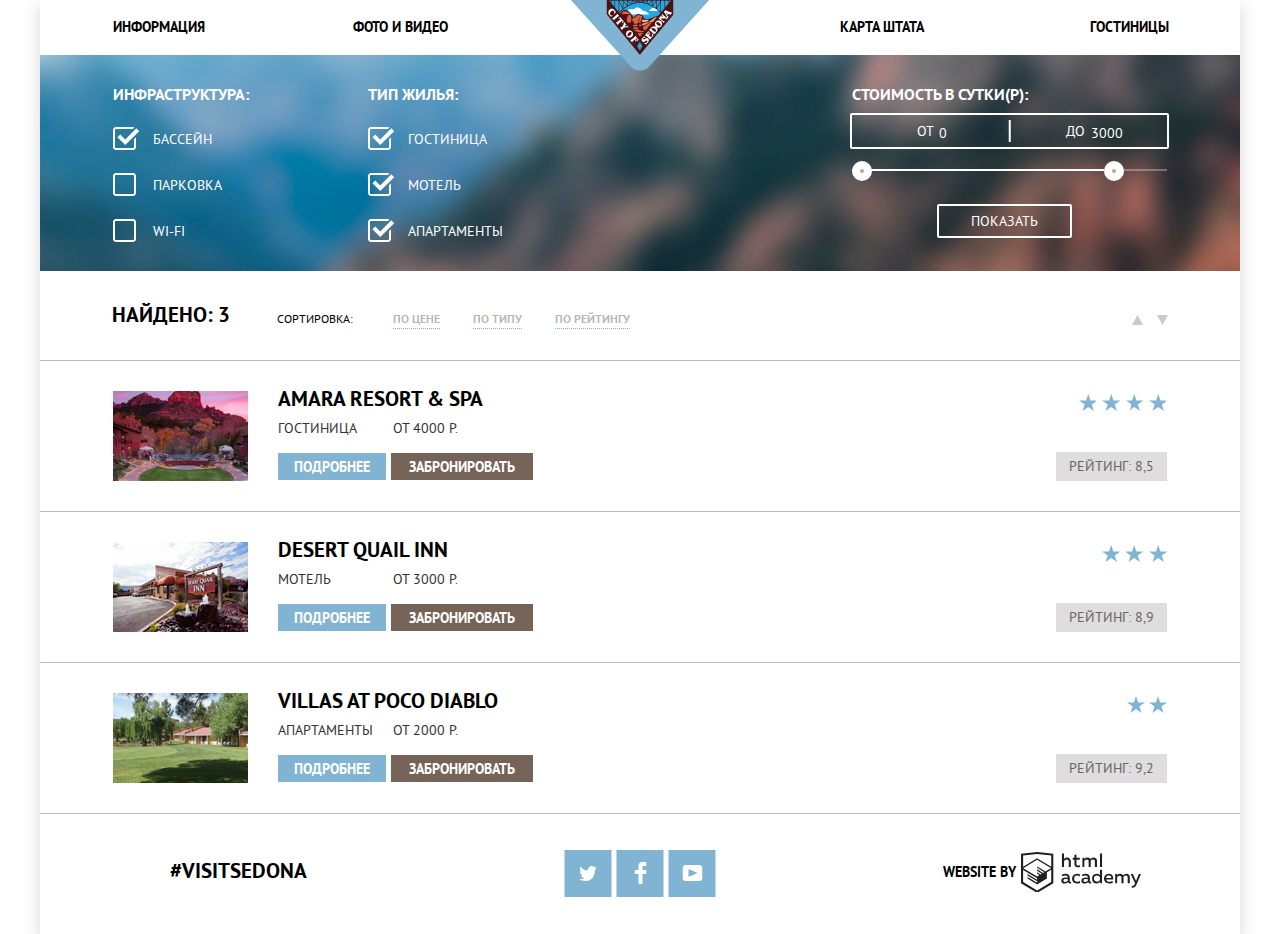
==== commit bdc3a1fa: "/" ====
--- a/hotels.html
+++ b/hotels.html
@@ -6,16 +6,17 @@
 	<link href="css/normalize.css" rel="stylesheet">
 	<link href="css/style.css" rel="stylesheet">
 </head>
+<script src="js/script.js"></script>
 <body>
 	<div class="width-limit">
 	<!--Заголовок -->
 		<header class="page-header">
 		<nav class="main-navigation">
 			<a class="logo" href="index.html">
-				<img src="img/logo.png" alt="logo" width="140px" height="71px">
+				<img src="img/logo.png" alt="logo" width="140" height="71">
 			</a>
 			<ul class="site-navigation">
-				<li ><a href="index.html">Информация</a></li>
+				<li ><a href="">Информация</a></li>
 				<li><a href="">Фото и Видео</a></li>
 				<li><a href="">Карта Штата</a></li>
 				<li><a href="hotels.html">Гостиницы</a></li>
@@ -104,7 +105,7 @@
 			<!--Amara Resort & SPA -->
 			<section class="wrap-hotel">
 				<div>
-					<img src="img/amara.jpg" alt="amara"  width="135px" height="90px">
+					<img src="img/amara.jpg" alt="amara"  width="135" height="90">
 				</div>
 				<div class="hotel-summary">
 					<h2>
@@ -133,7 +134,7 @@
 			<!--Desert Quail INN-->
 			<section class="wrap-hotel">
 				<div>
-					<img src="img/dquail.jpg" alt="desert quail" width="135px" height="90px">
+					<img src="img/dquail.jpg" alt="desert quail" width="135" height="90">
 				</div>
 				<div class="hotel-summary">
 					<h2>
@@ -164,7 +165,7 @@
 			<!--Villas At Poco Diablo -->
 			<section class="wrap-hotel">
 				<div>
-					<img src="img/pocodiablo.jpg" alt="poco diablo" width="135px" height="90px">
+					<img src="img/pocodiablo.jpg" alt="poco diablo" width="135" height="90">
 				</div>
 				<div class="hotel-summary">
 					<h2>
--- a/css/style.css
+++ b/css/style.css
@@ -16,7 +16,6 @@
 			url('../fonts/ptsans.woff') format('woff');
 	font-weight: normal;
 	font-style: normal;
-	color: #000;
 }
 
 @font-face {
@@ -25,7 +24,6 @@
 			url('../fonts/ptsansbold.woff') format('woff');
 	font-weight: bold;
 	font-style: normal;
-	color: #000;
 }
 
 .width-limit {
@@ -129,9 +127,9 @@
 	vertical-align: middle;
 }
 
-.feature {
-	font-weight: 400;
-	color: #000000;
+.feature p {
+	font-weight: normal;
+	color: #333333;
 }
 
 .feature h3 {
@@ -153,6 +151,7 @@
 	align-items: center;
 	list-style: none;
 	padding-inline-start: 0;
+	padding: 0;
 }
 
 .feature-list img {
@@ -201,9 +200,10 @@
 	margin-top: 0px;
 	margin-bottom: 23px;
 	max-width: 265px;
-	font-weight: 400;
 	line-height: 21px;
 	vertical-align: middle;
+	color: #333333;
+	font-weight: normal;
 }
 
 .feature-list-last:nth-of-type(3) p {
@@ -308,9 +308,10 @@
 	display: inline-block;
 	align-self: center;
 	width: 265px;
-	font-weight: 400;
+	font-weight: normal;
 	line-height: 21px;
 	vertical-align: middle;
+	color: #333333;
 }
 
 .interest-item:nth-child(2) p,
@@ -328,7 +329,8 @@
 }
 
 .advertisment p {
-	font-weight: 400;
+	font-weight: normal;
+	color: #333333;
 }
 
 .advertisment h3 {
@@ -391,6 +393,7 @@
 }
 
 .form-menu {
+	/* display: none; */
 	background-color: #ffffff;
 	position: relative;
 	padding: 55px;
@@ -853,7 +856,7 @@
 .results-categories h3 {
 	padding-right: 40px;
 	font-size: 12px;
-	font-weight: bold;
+	font-weight: normal;
 	padding-left: 2px;
 	padding-top: 4px;
 }
@@ -966,10 +969,12 @@
 	vertical-align: middle;
 }
 
-.hotel-type {
+.hotel-status span {
 	width: 100px;
 	padding-right: 15px;
 	padding-bottom: 13px;
+	color: #333333;
+	font-weight: normal;
 }
 
 .hotel-buttons {
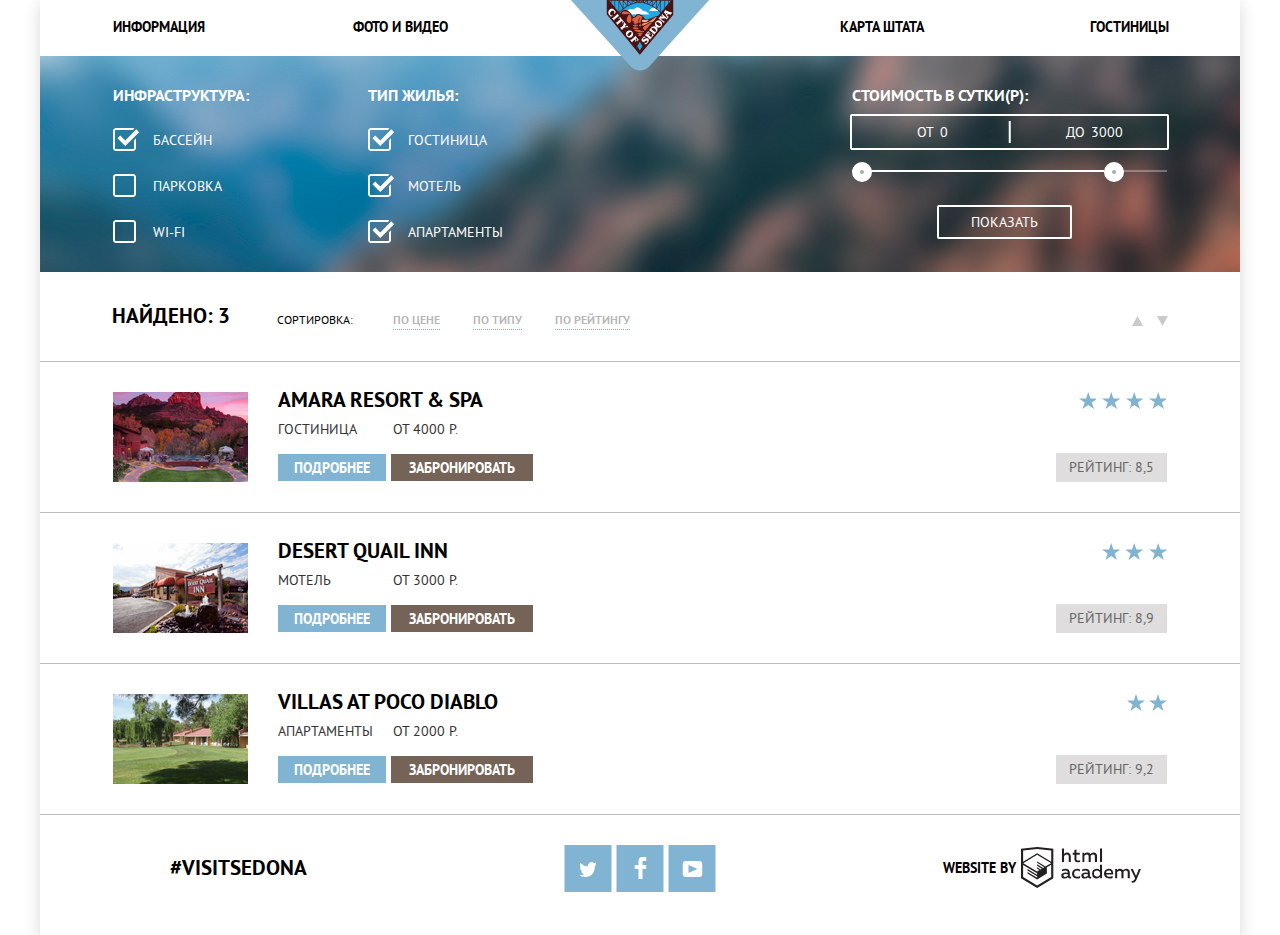
==== commit 32e3bbcc: "Под финальную проверку" ====
--- a/hotels.html
+++ b/hotels.html
@@ -4,9 +4,8 @@
 	<meta charset="utf-8">
 	<title>Hotels</title>
 	<link href="css/normalize.css" rel="stylesheet">
-	<link href="css/style.css" rel="stylesheet">
+	<link href="css/style-min.css" rel="stylesheet">
 </head>
-<script src="js/script.js"></script>
 <body>
 	<div class="width-limit">
 	<!--Заголовок -->
@@ -222,5 +221,6 @@
 			</div>
 		</footer>
 	</div>
+<script src="js/min-script.js"></script>
 </body>
 </html>--- a/css/style-min.css
+++ b/css/style-min.css
@@ -0,0 +1 @@
+body{margin:0;padding:0;font-family:'PT Sans',Arial,sans-serif;font-size:14px;line-height:24px;font-weight:700;color:#000;text-transform:uppercase;background-color:#fff}@font-face{font-family:'PT Sans';src:url(../fonts/ptsans.woff2) format('woff2'),url(../fonts/ptsans.woff) format('woff');font-weight:400;font-style:normal}@font-face{font-family:'PT Sans';src:url(../fonts/ptsansbold.woff2) format('woff2'),url(../fonts/ptsansbold.woff) format('woff');font-weight:700;font-style:normal}.width-limit{display:block;margin:0 auto;width:1200px;box-shadow:0 5px 15px 0 rgba(59,61,61,.2)}.footer-main a,.hotel-buttons a{text-decoration:none;color:#fff}.page-header{color:#000}.main-navigation{position:relative;background-color:#fff;color:#000;font-size:14px;line-height:25px}.main-navigation ul{padding-left:73px;padding-right:73px}.site-navigation{display:flex;padding-top:15px;margin:0;padding-bottom:16px;list-style:none;justify-content:space-around}.site-navigation li:nth-child(1){width:210px;text-align:left}.site-navigation li:nth-child(2){margin-right:auto;padding-left:30px;width:210px;text-align:left}.site-navigation li:nth-child(3),.site-navigation li:nth-child(4){width:210px;text-align:right}.site-navigation li:nth-child(3){padding-right:35px}.site-navigation li:nth-child(4){margin-right:-2px}.site-navigation a{color:#000;text-decoration:none}.site-navigation a:hover{color:#81b3d2}.site-navigation a:focus{color:#b2b2b2}.site-navigation a:active{color:#766357}.logo{position:absolute;top:0;left:50%;transform:translate(-50%)}.feature{display:inline-block;width:1200px;padding-top:579px;background-image:url(../img/background.jpg);background-color:#dbeef7;background-position:top;background-repeat:no-repeat;background-size:1200px auto;margin-bottom:25px;text-align:center;vertical-align:middle}.feature p{font-weight:400;color:#333}.feature h3{display:inline-block;text-align:center;margin-top:-11px;margin-bottom:13px;width:520px;font-size:21px;line-height:27px}.feature-list{display:flex;width:1200px;flex-wrap:wrap;flex-direction:row;justify-content:space-between;align-items:center;list-style:none;padding-inline-start:0;padding:0}.feature-list img{margin:0;padding:0;width:800px}.feature-list ul{list-style:none}.feature-list li{margin-left:0;margin-right:0}.feature-block{display:flex;flex-direction:row;width:1200px}.feature-list-last{display:flex;flex-direction:column;width:400px;text-align:center;min-height:256px;background-color:#eee}.feature-list-last h3{display:inline-block;align-self:center;text-align:center;margin-top:47px;width:120px;vertical-align:middle}.feature-list-last p{display:inline-block;align-self:center;text-align:center;margin-top:0;margin-bottom:23px;max-width:265px;line-height:21px;vertical-align:middle;color:#333;font-weight:400}.feature-list-last:nth-of-type(3) p{max-width:240px}.feature-list-last:nth-of-type(5) p{max-width:250px}.feature-city{display:flex;flex-direction:row;justify-content:flex-start;width:1200px;margin:0;padding:0}.feature-city li{margin-top:60px;padding-top:75px}.feature-city li:nth-child(1){background:url(../img/icon-1.svg) no-repeat;background-position:top center}.feature-city li:nth-child(2){background:url(../img/icon-3.svg) no-repeat;background-position:top center}.feature-city li:nth-child(3){background:url(../img/icon-2.svg) no-repeat;background-position:top center}.feature-note{display:inline-block;width:400px;margin:0;align-items:center;text-align:center;background-color:#81b3d2;color:#fff;min-height:256px;vertical-align:middle}.feature-note h3{display:inline-block;font-size:21px;width:200px;line-height:29px;margin-top:46px;margin-bottom:22px;vertical-align:middle}.feature-note p{display:inline-block;margin-top:0;margin-bottom:21px;width:280px;align-self:center;font-weight:400;line-height:21px;vertical-align:middle}.feature-note:nth-child(2) p{width:320px}.feature-list h3{font-size:21px;line-height:21px;margin-bottom:24px}.interest-item{display:flex;flex-direction:column;width:400px;min-height:194px;text-align:center}.interest-item h3{display:inline-block;align-self:center;text-align:center;width:170px;margin-bottom:10px;margin-top:26px;vertical-align:middle}.interest-item p{display:inline-block;align-self:center;width:265px;font-weight:400;line-height:21px;vertical-align:middle;color:#333}.interest-item:nth-child(2) p,.interest-item:nth-child(3) p{display:inline-block;width:285px;vertical-align:middle}.advertisment{font-size:14px;line-height:24px;text-align:center}.advertisment p{font-weight:400;color:#333;margin-bottom:48px}.advertisment h3{text-align:center;margin-top:59px;margin-bottom:30px;font-size:30px;line-height:22px}.map-container{position:relative;z-index:0}.date-form{position:relative}.form-container{display:none;flex-direction:column;justify-content:flex-start;position:absolute;left:316px;bottom:-440px;width:568px;margin:0 auto}.form-show{display:flex;z-index:1;animation:appear .4s}.form-container a{text-decoration:none}.date-form{position:relative}.form-name{display:block;width:568px;margin-left:auto;margin-right:auto;background-color:#766357;color:#fff;font-size:21px;line-height:26px;font-weight:700;text-align:center;padding-top:30px;padding-bottom:30px;text-decoration:none}.form-name:hover{background-color:#604e43}.form-name:active{color:#857871;background-color:#503e33}.form-menu{display:block;background-color:#fff;padding:55px;margin-bottom:43px;box-shadow:0 5px 15px 0 rgba(59,61,61,.2)}@keyframes appear{0%{opacity:0}100%{opacity:1}}.form-menu button{border:0;padding:0;margin:0;outline:0;text-transform:uppercase}.date-pick{position:relative;display:flex;flex-direction:row;flex-wrap:wrap;justify-content:space-between;align-items:flex-start;margin-bottom:26px}.date-pick:nth-of-type(2){margin-bottom:30px}.date-pick input{width:335px;margin-left:8px;height:38px;padding-left:13px;background-color:#f2f2f2;border:none;color:#000;font-weight:700;box-shadow:0;text-transform:uppercase;outline:0}.date-pick input:hover{background-color:#ebebeb}.date-pick input:focus{background-color:#fff;border:2px solid #e5e5e5;outline:0}input[type=text]::-webkit-input-placeholder{color:#000;font-weight:700;text-transform:uppercase}input[type=text]::-moz-placeholder{color:#000;font-weight:700;text-transform:uppercase}input[type=text]:-ms-input-placeholder{color:#000;font-weight:700;text-transform:uppercase}input[type=text]::-ms-input-placeholder{color:#000;font-weight:700;text-transform:uppercase}input[type=text]::placeholder{color:#000;font-weight:700;text-transform:uppercase}.date-pick-item{position:relative;margin-top:auto;margin-bottom:auto}.calendar-icon{display:block;position:absolute;fill:#cacaca;top:10px;right:10px;width:21px;height:22px;border:none;box-shadow:0;background-color:transparent}.calendar-icon:hover{fill:#000}.calendar-icon:active{fill:#81b3d2}.person-counter{display:flex;flex-direction:row;justify-content:space-between;margin-bottom:53px}.counter-wrap{display:flex;justify-content:space-between;width:226px;box-sizing:border-box;align-self:center}.counter{display:flex;width:114px;height:38px}.counter-field{display:inline-block;width:40px;background-color:#f2f2f2;text-align:center;border:none;box-shadow:0;color:#000;font-weight:700;vertical-align:middle}input::-webkit-inner-spin-button,input::-webkit-outer-spin-button{-webkit-appearance:none;margin:0}input[type=number]{-moz-appearance:textfield}.minus{display:flex;align-items:center;justify-content:center;width:37px;background-color:#f2f2f2;color:#a9a9a9}.plus{display:flex;align-items:center;justify-content:center;width:37px;background-color:#f2f2f2;color:#a9a9a9}.minus:hover,.plus:hover{color:#000}.minus:active,.plus:active{color:#81b3d2}.minus:hover,.plus:hover{color:inherit}.adults,.kids{display:inline-block;line-height:38px;height:38px}.kids{padding-left:45px}.form-search{display:block;background-color:#81b3d2;color:#fff;font-size:21px;line-height:26px;width:458px;min-height:60px;font-weight:700;margin-left:auto;margin-right:auto;text-align:center;box-shadow:none}.form-search:hover{background-color:#669ec0}.form-search:active{color:#94b9d2}.filter{display:flex;flex-direction:row;padding:27px 73px 15px;background:url(../img/hotel_background.jpg) no-repeat;background-color:#dbeef7;color:#fff;justify-content:space-between}.filter-column{display:flex;flex-direction:column;padding-right:55px;width:200px}.filter-column input{-webkit-appearance:none;-moz-appearance:none;position:absolute}.filter-column input::-ms-check{display:none}.filter-column input:checked+.check_box{background-image:url(../img/checkbox-on.svg)}.filter-column input:focus{background-image:inherit}.check_box{position:absolute;width:27px;height:27px;background-image:url(../img/checkbox-off.svg);background-repeat:no-repeat;background-color:inherit;margin-left:-40px}.checkbox_text{font-weight:400}.filter h3{margin-top:0;margin-bottom:12px}.filter-column label{padding:9px 0 13px;margin-left:40px;font-weight:300px}.cost-range{display:flex;width:35 0;flex-direction:column;margin-left:auto;width:315px}.cost-wrap{display:flex;position:relative;width:100%;height:32px;margin-bottom:20px;margin-top:-5px;border:2px solid #fff;border-radius:2px;justify-content:space-around;align-self:center}.cost-wrap::after{content:'';position:absolute;top:50%;left:50%;width:2.5px;height:22px;background:#fff;-webkit-transform:translate(-50%,-50%);transform:translate(-50%,-50%)}.min-price{display:flex;width:90px;padding-left:53px;padding-top:4px}.max-price{display:flex;width:90px;padding-left:36px;padding-top:4px}.cost-wrap input{display:inline-block;width:50px;margin:0;color:inherit;font:inherit;background:0 0;border:none;outline:#fff;align-self:center;font-weight:400;vertical-align:middle;margin-bottom:4px;margin-left:4px}.slider-wrap{position:relative;margin-bottom:33px}.slider{width:100%;height:2px;background:rgba(255,255,255,.3)}.slider-bar{width:80%;height:2px;background:rgba(255,255,255)}.slider-left{position:absolute;left:0;top:-8px;width:4px;height:4px;background:#ababab;border:8px solid #fff;border-radius:50%;cursor:pointer}.slider-left:hover{border:9px solid #fff;top:-9px}.slider-right{position:absolute;left:80%;top:-8px;width:4px;height:4px;background:#ababab;border:8px solid #fff;border-radius:50%;cursor:pointer}.slider-right:hover{border:9px solid #fff;top:-9px}.filter-btn{display:block;width:135px;height:34px;padding:7px 28px;font-size:14px;text-decoration:none;color:#fff;background:0 0;cursor:pointer;text-transform:uppercase;border:2px solid #fff;border-radius:2px;outline:0;align-self:center;margin-right:10px}.filter-btn:hover{background-color:#fff;color:#000}.results{display:flex;flex-direction:row;padding:10px 72px 11px;justify-content:space-between;border-bottom:solid 1px #bdbbbc}.results-found{padding-right:45px;font-size:21px;line-height:26px}.results-categories,.results-sorting{display:flex;width:355px;flex-direction:row;align-items:center;align-self:center;justify-content:space-between;font-size:12px;line-height:18px;margin-bottom:-4px}.results-sorting a{color:rgba(0,0,0,.3);border-bottom:1px dotted #81b3d2;text-decoration:none}.results-sorting a:hover{color:#81b3d2;border-bottom:1px dotted #81b3d2;text-decoration:none}.results-sorting a:active{color:#000;border:none;text-decoration:none}.results-sorting a:focus{color:#b3d1e4;border:none;text-decoration:none}.results-categories h3{padding-right:40px;font-size:12px;font-weight:400;padding-left:2px;padding-top:4px}.results-order{display:flex;height:15px;width:36px;align-self:center;margin-left:auto}.sort-up path{fill:#cacaca}.sort-up{padding-right:14px}.sort-down path{fill:#cacaca}.sort-down:hover path,.sort-up:hover path{fill:#000}.sort-down:active path,.sort-up:active path{fill:#81b3d2}.sort-down:focus path,.sort-up:focus path{fill:#81b3d2}.wrap-hotel{display:flex;flex-direction:row;padding:30px 73px 23px;border-bottom:solid 1px #bdbbbc}.wrap-hotel h2{margin-top:0;margin-bottom:5px}.hotel-summary{display:flex;flex-direction:column;margin-top:-4px;padding-left:30px;justify-content:flex-start}.hotel-name{text-decoration:none;color:#000;font-weight:700}.hotel-name:hover{color:#81b3d2}.hotel-name:active{color:#b2b2b2}.hotel-status{display:flex;flex-direction:row;justify-content:flex-start}.hotel-stars{display:block;text-align:right;position:relative;margin-top:-2px}.hotel-star-2{display:inline-block;font-size:0;width:40px;height:17px;background:url(../img/star.svg);background-repeat:space;vertical-align:middle;padding-bottom:7px}.hotel-star-3{display:inline-block;font-size:0;width:65px;height:17px;background:url(../img/star.svg);background-repeat:space;vertical-align:middle;padding-bottom:7px}.hotel-star-4{display:inline-block;font-size:0;width:88px;height:17px;background:url(../img/star.svg);background-repeat:space;vertical-align:middle;padding-bottom:7px}.hotel-status span{width:100px;padding-right:15px;padding-bottom:13px;color:#333;font-weight:400}.hotel-buttons{display:flex;flex-direction:row}.hotel-details a{display:block;background-color:#81b3d2;color:#fff;font-weight:700;text-align:center;padding:2px 16px 1px;margin-left:0;margin-right:5px}.hotel-details a:hover{background-color:#669ec0}.hotel-details a:active{background-color:#5496bd;color:#88b6d1}.hotel-book a{display:block;background-color:#766357;color:#fff;font-weight:700;text-align:center;padding:2px 18px 1px;margin-left:0;margin-right:5px}.hotel-book a:hover{background-color:#604e43}.hotel-book a:active{background-color:#503e33;color:#857871}.hotel-rating{display:flex;flex-direction:column;justify-content:space-between;margin-left:auto}.rating-numeric{background-color:#dfdddd;color:#666;font-weight:400;text-align:center;padding:2px 13px 3px;margin-bottom:7px}.footer-main{display:flex;width:100%;min-height:132px;flex-direction:row;justify-content:space-around;align-items:center;background-color:rgba(255,255,255,.7);text-align:center;margin-top:-132px;z-index:20;position:relative}.footer-main-hotels{display:flex;width:100%;min-height:120px;flex-direction:row;justify-content:space-around;align-items:center;background-color:rgba(255,255,255,.7);text-align:center}.footer-main a,.footer-main-hotels a{color:#000;text-decoration:none}.footer-hashtag{width:400px;font-size:21px;line-height:26px;font-weight:700;justify-content:flex-start;text-decoration:none;margin-top:-15px;margin-left:8px}.footer-media{width:400px;display:flex;justify-content:center;align-items:center;margin-right:4px;margin-bottom:27px}.footer-icon{background-color:#81b3d2;position:relative;top:50%;left:50%;align-items:center;transform:translate(-50%,-50%)}.footer-icon-wrap{display:flex;align-items:center;justify-content:center;width:47px;height:47px;margin-right:5px;background-color:#81b3d2;transform:translate(-33%)}.footer-icon-wrap:focus,.footer-icon-wrap:hover{background-color:#669ec0}.footer-icon-wrap:active path{background-color:#5496bd}.icon-button{transform:translateY(3px)}.icon-button:active path{fill:#88b6d1}.footer-logo{width:400px;display:flex;flex-direction:row;justify-content:center;align-items:center;margin-right:8px;margin-bottom:15px}.footer-logo svg{display:block;margin-left:5px}.svg_academy{width:120px}.footer-logo:hover path{fill:#81b3d2}.footer-logo:active path{fill:#bdbbbc}.visually-hidden{position:absolute;clip:rect(0 0 0 0);width:1px;height:1px;margin:-1px}